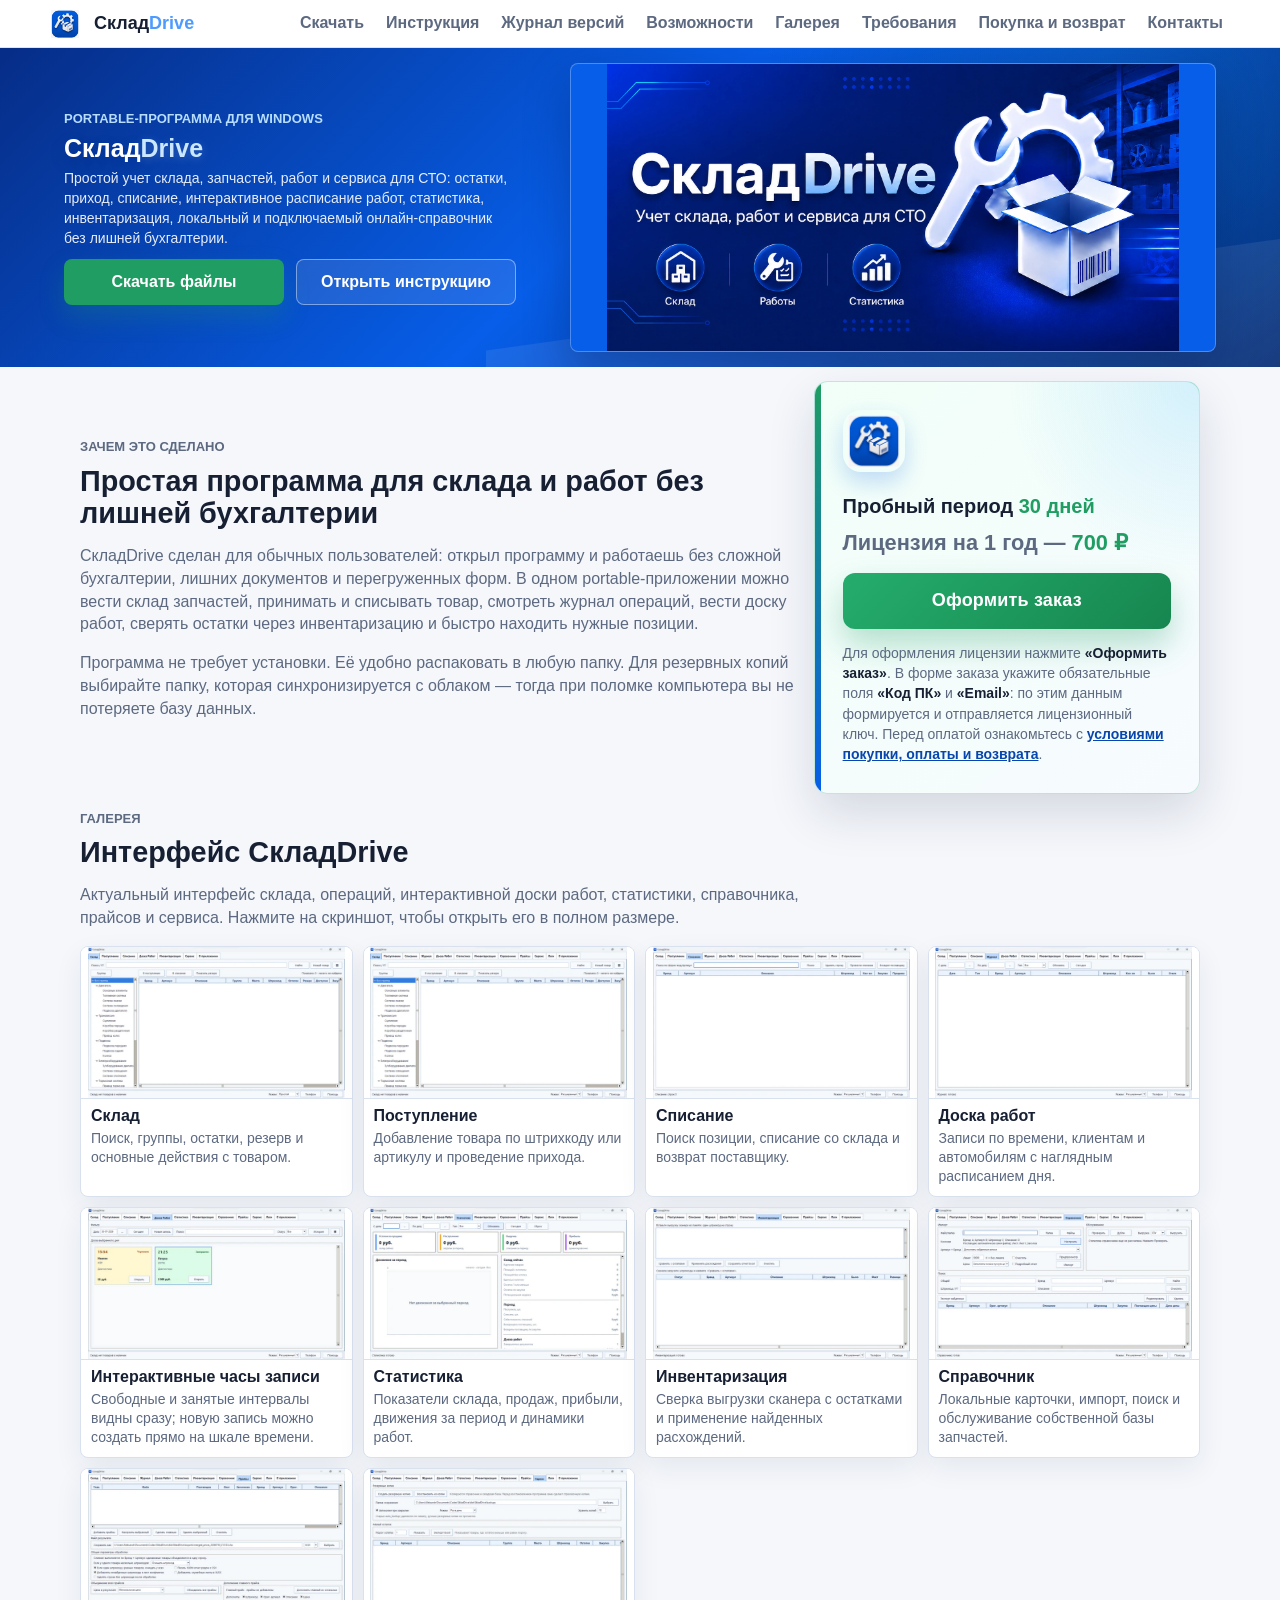
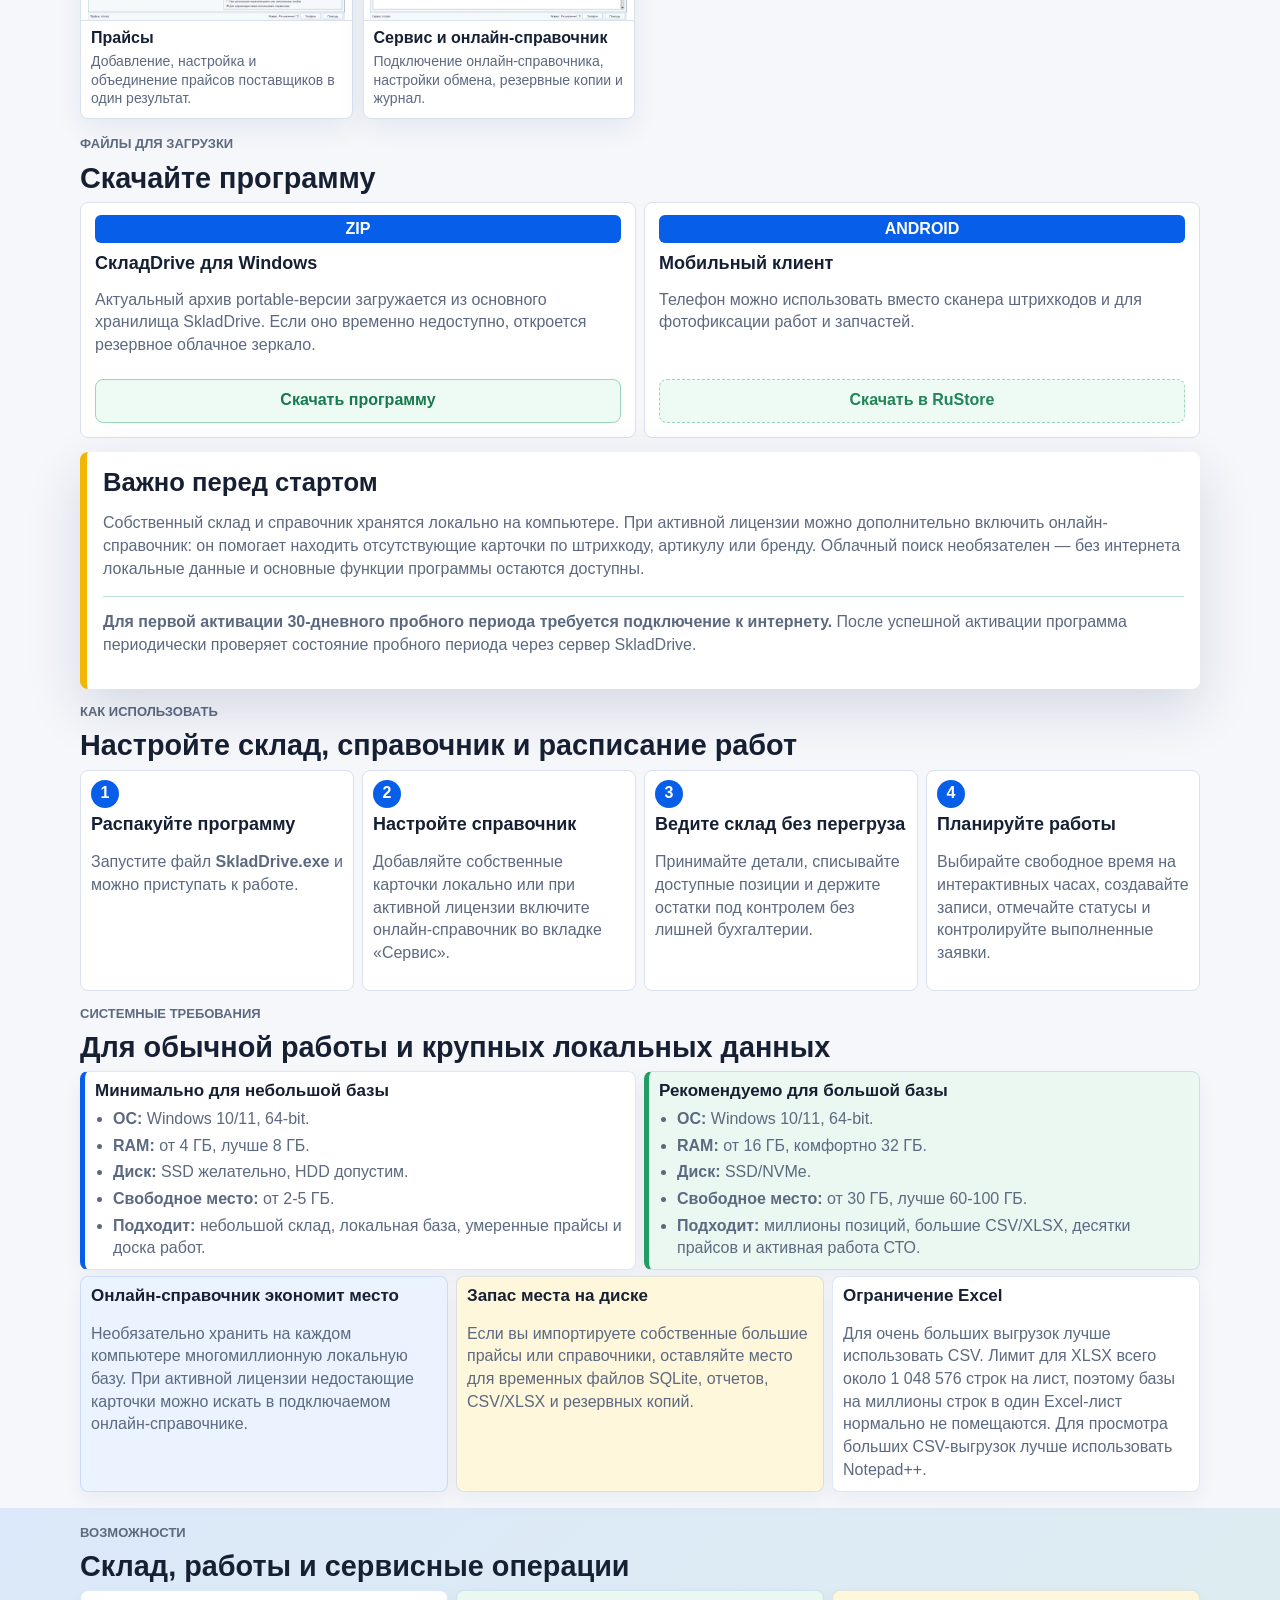
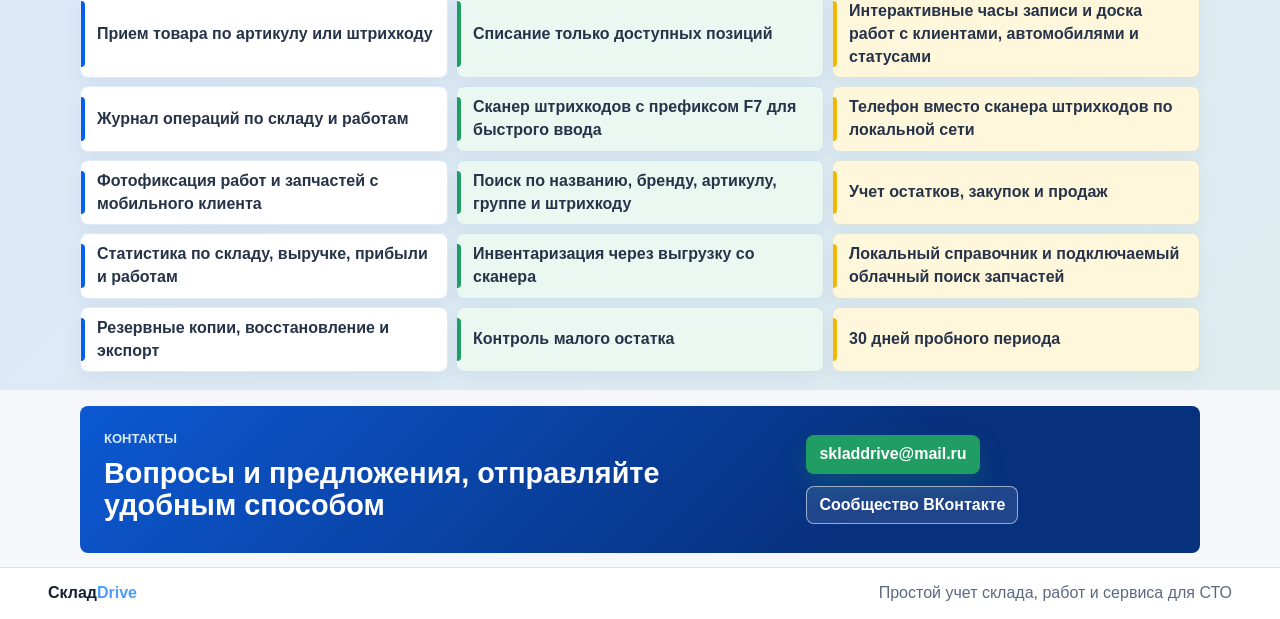
==== index.html @ a4665d41 "Add files via upload" ====
<!DOCTYPE html>

<html lang="ru">
<head>
<meta charset="utf-8"/>
<meta content="width=device-width, initial-scale=1" name="viewport"/>
<title>СкладDrive / Склад Drive — простой учет склада, работ и сервиса для СТО</title>
<meta content="СкладDrive (Склад Drive) — portable-программа для Windows: склад, запчасти, интерактивная доска работ и подключаемый онлайн-справочник для СТО." name="description"/>
<meta content="СкладDrive, Склад Drive, SkladDrive, Sklad Drive, учет склада, учет запчастей, программа для СТО, онлайн справочник запчастей, интерактивная доска работ СТО" name="keywords"/>
<link href="https://skladdrive.github.io/" rel="canonical"/>
<link href="assets/icon.png" rel="icon"/>
<link href="styles.css" rel="stylesheet"/>
<meta content="#075ee8" name="theme-color"/><meta content="website" property="og:type"/><meta content="СкладDrive / Склад Drive — простой учет склада, работ и сервиса для СТО" property="og:title"/><meta content="Portable-программа для Windows: склад, интерактивное расписание работ и подключаемый онлайн-справочник запчастей для СТО." property="og:description"/><meta content="https://skladdrive.github.io/assets/hero.webp" property="og:image"/><meta content="summary_large_image" name="twitter:card"/>
<script type="application/ld+json">
{
  "@context": "https://schema.org",
  "@type": "SoftwareApplication",
  "name": "СкладDrive",
  "alternateName": ["Склад Drive", "SkladDrive", "Sklad Drive"],
  "applicationCategory": "BusinessApplication",
  "operatingSystem": "Windows 10/11 64-bit",
  "url": "https://skladdrive.github.io/",
  "image": "https://skladdrive.github.io/assets/hero.webp",
  "description": "Portable-программа для СТО: склад, запчасти, интерактивная доска работ, подключаемый онлайн-справочник, статистика и резервные копии.",
  "offers": {
    "@type": "Offer",
    "price": "700",
    "priceCurrency": "RUB"
  }
}
</script>
</head>
<body>
<header class="site-header">
<a aria-label="СкладDrive" class="brand" href="#top">
<img alt="" height="44" src="assets/icon.png" width="44"/>
<span class="wordmark"><span>Склад</span><span class="drive">Drive</span></span>
</a>
<button class="menu-toggle" type="button" aria-controls="site-nav" aria-expanded="false">
<span class="menu-toggle-icon" aria-hidden="true"></span>
<span class="menu-toggle-text">Меню</span>
</button>
<nav aria-label="Навигация" class="nav" id="site-nav">
<a href="#downloads">Скачать</a>
<a href="instruction.html">Инструкция</a>
<a href="changelog.html">Журнал версий</a>
<a href="#features">Возможности</a>
<a href="#gallery">Галерея</a>
<a href="#requirements">Требования</a>
<a href="payment-info.html">Покупка и возврат</a>
<a href="#contacts">Контакты</a>
</nav>
</header>
<main id="top">
<section aria-labelledby="hero-title" class="hero">
<div class="hero-content">
<p class="eyebrow">Portable-программа для Windows</p>
<h1 class="wordmark hero-wordmark" id="hero-title"><span>Склад</span><span class="drive">Drive</span></h1>
<p class="lead">
            Простой учет склада, запчастей, работ и сервиса для СТО: остатки,
            приход, списание, интерактивное расписание работ, статистика, инвентаризация,
            локальный и подключаемый онлайн-справочник
            без лишней бухгалтерии.
          </p>
<div class="hero-actions">
<a class="button button-primary" href="#downloads">Скачать файлы</a>
<a class="button button-secondary" href="instruction.html">Открыть инструкцию</a>
</div>
</div>
<div class="hero-media">
<img alt="СкладDrive — интерактивная доска работ и часы записи для СТО" class="hero-bg" decoding="async" fetchpriority="high" height="1042" src="assets/hero.webp" width="1774"/>
</div>
</section>
<section aria-labelledby="about-title" class="section intro">
<div class="section-text">
<p class="eyebrow">Зачем это сделано</p>
<h2 id="about-title">Простая программа для склада и работ без лишней бухгалтерии</h2>
<p>
            СкладDrive сделан для обычных пользователей: открыл программу и работаешь без сложной
            бухгалтерии, лишних документов и перегруженных форм. В одном portable-приложении можно
            вести склад запчастей, принимать и списывать товар, смотреть журнал операций, вести доску
            работ, сверять остатки через инвентаризацию и быстро находить нужные позиции.
          </p>
<p>
            Программа не требует установки. Её удобно распаковать в любую папку. Для резервных копий выбирайте папку, которая синхронизируется с облаком — тогда при поломке компьютера вы не потеряете базу данных.
          </p>
</div>
<div class="quick-card order-card">
<img alt="" height="96" src="assets/icon.png" width="96"/>
<h3>Пробный период <span>30 дней</span></h3>
<p class="license-price">Лицензия на 1 год — <strong>700 ₽</strong></p>
<a class="button order-button" href="payment-info.html#order-form">Оформить заказ</a>
<p class="order-note">Для оформления лицензии нажмите <strong>«Оформить заказ»</strong>. В форме заказа укажите обязательные поля <strong>«Код ПК»</strong> и <strong>«Email»</strong>: по этим данным формируется и отправляется лицензионный ключ. Перед оплатой ознакомьтесь с <a href="payment-info.html">условиями покупки, оплаты и возврата</a>.</p>
</div>
</section>
<section aria-labelledby="gallery-title" class="section gallery" id="gallery">
<div class="section-heading">
<p class="eyebrow">Галерея</p>
<h2 id="gallery-title">Интерфейс СкладDrive</h2>
<p>Актуальный интерфейс склада, операций, интерактивной доски работ, статистики, справочника, прайсов и сервиса. Нажмите на скриншот, чтобы открыть его в полном размере.</p>
</div>
<div class="screenshot-grid">
<a class="screenshot-card" href="assets/screenshots/1.webp" target="_blank" rel="noopener">
<img alt="СкладDrive: склад и остатки запчастей" decoding="async" height="188" loading="lazy" src="assets/screenshots/thumbs/1.webp" width="320"/>
<div class="screenshot-card-body">
<h3>Склад</h3>
<p>Поиск, группы, остатки, резерв и основные действия с товаром.</p>
</div>
</a>
<a class="screenshot-card" href="assets/screenshots/2.webp" target="_blank" rel="noopener">
<img alt="СкладDrive: поступление товаров" decoding="async" height="188" loading="lazy" src="assets/screenshots/thumbs/2.webp" width="320"/>
<div class="screenshot-card-body">
<h3>Поступление</h3>
<p>Добавление товара по штрихкоду или артикулу и проведение прихода.</p>
</div>
</a>
<a class="screenshot-card" href="assets/screenshots/3.webp" target="_blank" rel="noopener">
<img alt="СкладDrive: списание товаров" decoding="async" height="188" loading="lazy" src="assets/screenshots/thumbs/3.webp" width="320"/>
<div class="screenshot-card-body">
<h3>Списание</h3>
<p>Поиск позиции, списание со склада и возврат поставщику.</p>
</div>
</a>
<a class="screenshot-card" href="assets/screenshots/4.webp" target="_blank" rel="noopener">
<img alt="СкладDrive: интерактивная доска работ для СТО" decoding="async" height="188" loading="lazy" src="assets/screenshots/thumbs/4.webp" width="320"/>
<div class="screenshot-card-body">
<h3>Доска работ</h3>
<p>Записи по времени, клиентам и автомобилям с наглядным расписанием дня.</p>
</div>
</a>
<a class="screenshot-card" href="assets/screenshots/5.webp" target="_blank" rel="noopener">
<img alt="СкладDrive: интерактивные часы записи на доске работ" decoding="async" height="188" loading="lazy" src="assets/screenshots/thumbs/5.webp" width="320"/>
<div class="screenshot-card-body">
<h3>Интерактивные часы записи</h3>
<p>Свободные и занятые интервалы видны сразу; новую запись можно создать прямо на шкале времени.</p>
</div>
</a>
<a class="screenshot-card" href="assets/screenshots/6.webp" target="_blank" rel="noopener">
<img alt="СкладDrive: статистика" decoding="async" height="188" loading="lazy" src="assets/screenshots/thumbs/6.webp" width="320"/>
<div class="screenshot-card-body">
<h3>Статистика</h3>
<p>Показатели склада, продаж, прибыли, движения за период и динамики работ.</p>
</div>
</a>
<a class="screenshot-card" href="assets/screenshots/7.webp" target="_blank" rel="noopener">
<img alt="СкладDrive: инвентаризация" decoding="async" height="188" loading="lazy" src="assets/screenshots/thumbs/7.webp" width="320"/>
<div class="screenshot-card-body">
<h3>Инвентаризация</h3>
<p>Сверка выгрузки сканера с остатками и применение найденных расхождений.</p>
</div>
</a>
<a class="screenshot-card" href="assets/screenshots/8.webp" target="_blank" rel="noopener">
<img alt="СкладDrive: справочник запчастей" decoding="async" height="188" loading="lazy" src="assets/screenshots/thumbs/8.webp" width="320"/>
<div class="screenshot-card-body">
<h3>Справочник</h3>
<p>Локальные карточки, импорт, поиск и обслуживание собственной базы запчастей.</p>
</div>
</a>
<a class="screenshot-card" href="assets/screenshots/9.webp" target="_blank" rel="noopener">
<img alt="СкладDrive: прайсы поставщиков" decoding="async" height="188" loading="lazy" src="assets/screenshots/thumbs/9.webp" width="320"/>
<div class="screenshot-card-body">
<h3>Прайсы</h3>
<p>Добавление, настройка и объединение прайсов поставщиков в один результат.</p>
</div>
</a>
<a class="screenshot-card" href="assets/screenshots/10.webp" target="_blank" rel="noopener">
<img alt="СкладDrive: сервис и резервные копии" decoding="async" height="188" loading="lazy" src="assets/screenshots/thumbs/10.webp" width="320"/>
<div class="screenshot-card-body">
<h3>Сервис и онлайн-справочник</h3>
<p>Подключение онлайн-справочника, настройки обмена, резервные копии и журнал.</p>
</div>
</a>
</div>
</section>
<section aria-labelledby="downloads-title" class="section downloads" id="downloads">
<div class="section-heading">
<p class="eyebrow">Файлы для загрузки</p>
<h2 id="downloads-title">Скачайте программу</h2>
</div>
<div class="download-grid download-grid-two">
<article class="download-card">
<span class="file-type">ZIP</span>
<h3>СкладDrive для Windows</h3>
<p>Актуальный архив portable-версии загружается из основного хранилища SkladDrive. Если оно временно недоступно, откроется резервное облачное зеркало.</p>
<a class="button button-download download-action" href="https://1drv.ms/f/c/d2e946c5855b00/IgA9zbOS55xCSrL014Xw9LCrAYGyCvtyODP-VmZvXbDYbVw?e=jhdEa8" data-download-link>Скачать программу</a>
</article>
<article class="download-card">
<span class="file-type">ANDROID</span>
<h3>Мобильный клиент</h3>
<p>Телефон можно использовать вместо сканера штрихкодов и для фотофиксации работ и запчастей.</p>
<a class="button button-download download-action download-action-soon" href="https://www.rustore.ru/catalog/app/ru.skladdrive.phone" data-rustore-link rel="noopener" target="_blank" title="Карточка SkladDrive в RuStore">Скачать в RuStore</a>
</article>
</div>
</section>
<section class="notice">
<div>
<h2>Важно перед стартом</h2>
<p>
            Собственный склад и справочник хранятся локально на компьютере. При активной лицензии можно
            дополнительно включить онлайн-справочник: он помогает находить отсутствующие карточки по
            штрихкоду, артикулу или бренду. Облачный поиск необязателен — без интернета локальные данные
            и основные функции программы остаются доступны.
          </p>
<p class="trial-internet-note"><strong>Для первой активации 30-дневного пробного периода требуется подключение к интернету.</strong> После успешной активации программа периодически проверяет состояние пробного периода через сервер SkladDrive.</p>
</div>
</section>
<section aria-labelledby="steps-title" class="section steps">
<div class="section-heading">
<p class="eyebrow">Как использовать</p>
<h2 id="steps-title">Настройте склад, справочник и расписание работ</h2>
</div>
<div class="steps-list">
<article>
<span>1</span>
<h3>Распакуйте программу</h3>
<p>Запустите файл <strong>SkladDrive.exe</strong> и можно приступать к работе.</p>
</article>
<article>
<span>2</span>
<h3>Настройте справочник</h3>
<p>Добавляйте собственные карточки локально или при активной лицензии включите онлайн-справочник во вкладке «Сервис».</p>
</article>
<article>
<span>3</span>
<h3>Ведите склад без перегруза</h3>
<p>Принимайте детали, списывайте доступные позиции и держите остатки под контролем без лишней бухгалтерии.</p>
</article>
<article>
<span>4</span>
<h3>Планируйте работы</h3>
<p>Выбирайте свободное время на интерактивных часах, создавайте записи, отмечайте статусы и контролируйте выполненные заявки.</p>
</article>
</div>
</section>
<section aria-labelledby="requirements-title" class="section requirements" id="requirements">
<div class="section-heading">
<p class="eyebrow">Системные требования</p>
<h2 id="requirements-title">Для обычной работы и крупных локальных данных</h2>
</div>
<div class="requirements-grid">
<article class="requirement-card">
<h3>Минимально для небольшой базы</h3>
<ul>
<li><strong>ОС:</strong> Windows 10/11, 64-bit.</li>
<li><strong>RAM:</strong> от 4 ГБ, лучше 8 ГБ.</li>
<li><strong>Диск:</strong> SSD желательно, HDD допустим.</li>
<li><strong>Свободное место:</strong> от 2-5 ГБ.</li>
<li><strong>Подходит:</strong> небольшой склад, локальная база, умеренные прайсы и доска работ.</li>
</ul>
</article>
<article class="requirement-card requirement-card-strong">
<h3>Рекомендуемо для большой базы</h3>
<ul>
<li><strong>ОС:</strong> Windows 10/11, 64-bit.</li>
<li><strong>RAM:</strong> от 16 ГБ, комфортно 32 ГБ.</li>
<li><strong>Диск:</strong> SSD/NVMe.</li>
<li><strong>Свободное место:</strong> от 30 ГБ, лучше 60-100 ГБ.</li>
<li><strong>Подходит:</strong> миллионы позиций, большие CSV/XLSX, десятки прайсов и активная работа СТО.</li>
</ul>
</article>
</div>
<div class="requirements-notes">
<article>
<h3>Онлайн-справочник экономит место</h3>
<p>Необязательно хранить на каждом компьютере многомиллионную локальную базу. При активной лицензии недостающие карточки можно искать в подключаемом онлайн-справочнике.</p>
</article>
<article>
<h3>Запас места на диске</h3>
<p>Если вы импортируете собственные большие прайсы или справочники, оставляйте место для временных файлов SQLite, отчетов, CSV/XLSX и резервных копий.</p>
</article>
<article>
<h3>Ограничение Excel</h3>
<p>Для очень больших выгрузок лучше использовать CSV. Лимит для XLSX всего около 1 048 576 строк на лист, поэтому базы на миллионы строк в один Excel-лист нормально не помещаются. Для просмотра больших CSV-выгрузок лучше использовать Notepad++.</p>
</article>
</div>
</section>
<section aria-labelledby="features-title" class="section features" id="features">
<div class="section-heading">
<p class="eyebrow">Возможности</p>
<h2 id="features-title">Склад, работы и сервисные операции</h2>
</div>
<div class="feature-grid">
<div>Прием товара по артикулу или штрихкоду</div>
<div>Списание только доступных позиций</div>
<div>Интерактивные часы записи и доска работ с клиентами, автомобилями и статусами</div>
<div>Журнал операций по складу и работам</div>
<div>Сканер штрихкодов с префиксом F7 для быстрого ввода</div>
<div>Телефон вместо сканера штрихкодов по локальной сети</div>
<div>Фотофиксация работ и запчастей с мобильного клиента</div>
<div>Поиск по названию, бренду, артикулу, группе и штрихкоду</div>
<div>Учет остатков, закупок и продаж</div>
<div>Статистика по складу, выручке, прибыли и работам</div>
<div>Инвентаризация через выгрузку со сканера</div>
<div>Локальный справочник и подключаемый облачный поиск запчастей</div>
<div>Резервные копии, восстановление и экспорт</div>
<div>Контроль малого остатка</div>
<div>30 дней пробного периода</div>
</div>
</section>
<section aria-labelledby="contacts-title" class="section contacts" id="contacts">
<div>
<p class="eyebrow">Контакты</p>
<h2 id="contacts-title">Вопросы и предложения, отправляйте удобным способом</h2>
</div>
<div class="contact-actions">
<a class="button button-primary" href="mailto:skladdrive@mail.ru">skladdrive@mail.ru</a>
<a class="button button-secondary" href="https://vk.com/skladdrive" rel="noopener" target="_blank">Сообщество ВКонтакте</a>
</div>
</section>
</main>
<footer class="site-footer">
<span class="wordmark footer-wordmark"><span>Склад</span><span class="drive">Drive</span></span>
<span>Простой учет склада, работ и сервиса для СТО</span>
</footer>
<script defer src="menu.js"></script>
<script defer src="update.js"></script>
</body>
</html>
---- styles.css ----
:root {
  --bg: #f5f7fb;
  --panel: #ffffff;
  --ink: #172033;
  --muted: #5c6980;
  --line: #d9e1ef;
  --blue: #075ee8;
  --blue-dark: #0646ad;
  --cyan: #11a5ff;
  --green: #1f9d63;
  --yellow: #f2b705;
  --shadow: 0 20px 55px rgba(20, 36, 70, 0.14);
  --soft-blue: #eaf3ff;
  --soft-green: #eaf8f1;
  --soft-yellow: #fff7db;
}

* {
  box-sizing: border-box;
}

html {
  scroll-behavior: smooth;
}

body {
  margin: 0;
  color: var(--ink);
  background: var(--bg);
  font-family: "Segoe UI", Arial, sans-serif;
  line-height: 1.42;
}

a {
  color: inherit;
}

.site-header {
  position: sticky;
  top: 0;
  z-index: 10;
  display: flex;
  align-items: center;
  justify-content: space-between;
  gap: 24px;
  min-height: 48px;
  padding: 5px clamp(16px, 4vw, 48px);
  border-bottom: 1px solid rgba(217, 225, 239, 0.88);
  background: rgba(255, 255, 255, 0.92);
  backdrop-filter: blur(14px);
}

.brand {
  display: inline-flex;
  align-items: center;
  gap: 12px;
  color: var(--ink);
  font-size: 18px;
  font-weight: 800;
  text-decoration: none;
  white-space: nowrap;
}

.brand img {
  width: 34px;
  height: 34px;
  border-radius: 10px;
}

.wordmark {
  display: inline-flex;
  align-items: baseline;
  color: inherit;
  font-weight: 900;
  letter-spacing: 0;
}

.wordmark .drive {
  color: #b7ddff;
  font-weight: 900;
  text-shadow: 0 1px 8px rgba(183, 221, 255, 0.22);
}

.brand .wordmark .drive,
.footer-wordmark .drive {
  color: #b7ddff;
  background: none;
  -webkit-text-fill-color: currentColor;
}

.nav {
  display: flex;
  align-items: center;
  justify-content: flex-end;
  gap: 4px;
  flex-wrap: wrap;
}

.nav a {
  padding: 6px 9px;
  border-radius: 7px;
  color: var(--muted);
  font-weight: 650;
  text-decoration: none;
}

.nav a:hover,
.nav a:focus-visible {
  color: var(--blue);
  background: #eef5ff;
}

.hero {
  position: relative;
  min-height: 0;
  display: grid;
  grid-template-columns: minmax(300px, 0.68fr) minmax(360px, 0.92fr);
  gap: clamp(16px, 2.2vw, 32px);
  align-items: center;
  overflow: hidden;
  padding: clamp(10px, 1.2vw, 16px) clamp(18px, 5vw, 86px);
  background:
    radial-gradient(circle at 88% 20%, rgba(17, 165, 255, 0.22), transparent 32%),
    linear-gradient(135deg, #062d87 0%, #075ee8 48%, #04266d 100%);
}

.hero::before {
  content: "";
  position: absolute;
  inset: auto -12% -26% 38%;
  height: 52%;
  background: rgba(255, 255, 255, 0.08);
  transform: skewY(-8deg);
}

.hero-media {
  position: relative;
  z-index: 1;
  justify-self: end;
  width: 100%;
  max-width: 760px;
  border: 1px solid rgba(255, 255, 255, 0.28);
  border-radius: 8px;
  box-shadow: 0 18px 46px rgba(0, 20, 72, 0.3);
  overflow: hidden;
  background: #075ee8;
}

.hero-bg {
  display: block;
  width: 100%;
  aspect-ratio: 1920 / 1128;
  height: auto;
  object-fit: contain;
}

.hero-content {
  position: relative;
  z-index: 1;
  width: 100%;
  max-width: 460px;
  color: #ffffff;
}

.eyebrow {
  margin: 0 0 8px;
  color: var(--blue);
  font-size: 13px;
  font-weight: 800;
  letter-spacing: 0;
  text-transform: uppercase;
}

.hero .eyebrow {
  color: #b7ddff;
}

h1,
h2,
h3,
p {
  overflow-wrap: anywhere;
}

h1 {
  margin: 0 0 8px;
  font-size: clamp(25px, 1.9vw, 34px);
  line-height: 1;
}

.hero-wordmark {
  text-shadow: 0 6px 18px rgba(0, 20, 72, 0.18);
}

h2 {
  margin: 0 0 8px;
  font-size: clamp(24px, 2.25vw, 32px);
  line-height: 1.12;
}

h3 {
  margin: 0 0 6px;
  font-size: 18px;
  line-height: 1.2;
}

.lead {
  max-width: 450px;
  margin: 0 0 10px;
  color: rgba(255, 255, 255, 0.9);
  font-size: clamp(14px, 0.95vw, 16px);
}

.hero-actions,
.contact-actions {
  display: flex;
  flex-wrap: wrap;
  gap: 12px;
}

.button {
  display: inline-flex;
  align-items: center;
  justify-content: center;
  min-height: 34px;
  padding: 7px 12px;
  border: 1px solid transparent;
  border-radius: 8px;
  font-weight: 800;
  text-decoration: none;
}

.button-primary {
  color: #ffffff;
  background: var(--green);
  box-shadow: 0 12px 26px rgba(31, 157, 99, 0.24);
}

.button-primary:hover,
.button-primary:focus-visible {
  background: #177f50;
}

.button-secondary {
  color: #ffffff;
  border-color: rgba(255, 255, 255, 0.42);
  background: rgba(255, 255, 255, 0.1);
}

.button-secondary:hover,
.button-secondary:focus-visible {
  background: rgba(255, 255, 255, 0.2);
}

.notice {
  width: min(1120px, calc(100% - 36px));
  margin: 10px auto 14px;
  position: relative;
  z-index: 2;
}

.notice > div {
  padding: clamp(12px, 1.4vw, 16px);
  border-left: 7px solid var(--yellow);
  border-radius: 8px;
  background: var(--panel);
  box-shadow: var(--shadow);
}

.notice h2 {
  font-size: clamp(22px, 2vw, 28px);
}

.notice p,
.section p {
  color: var(--muted);
}

.section {
  width: min(1120px, calc(100% - 36px));
  margin: 14px auto;
}

.features {
  width: 100%;
  margin: 16px 0;
  padding: 16px max(18px, calc((100% - 1120px) / 2)) 18px;
  background:
    linear-gradient(135deg, rgba(7, 94, 232, 0.08), rgba(31, 157, 99, 0.08)),
    #eef4fb;
}

.features .section-heading,
.features .feature-grid {
  width: min(1120px, 100%);
}

.features + .news {
  margin-top: 20px;
}

.news {
  margin-bottom: 20px;
}

.news + .contacts {
  margin-top: 18px;
}

.intro,
.contacts {
  display: grid;
  grid-template-columns: minmax(0, 1.3fr) minmax(280px, 0.7fr);
  gap: 16px;
  align-items: center;
}

.quick-card {
  position: relative;
  overflow: hidden;
  padding: clamp(18px, 2.2vw, 28px);
  border: 1px solid rgba(31, 157, 99, 0.24);
  border-radius: 14px;
  background:
    radial-gradient(circle at 100% 0%, rgba(17, 165, 255, 0.14), transparent 34%),
    linear-gradient(135deg, #f1fff8 0%, #f7fbff 100%);
  box-shadow: 0 20px 48px rgba(20, 36, 70, 0.14);
}

.quick-card::before {
  content: "";
  position: absolute;
  inset: 0 auto 0 0;
  width: 6px;
  background: linear-gradient(180deg, var(--green), var(--blue));
}

.quick-card img {
  width: 62px;
  height: 62px;
  border-radius: 18px;
  margin-bottom: 16px;
  box-shadow: 0 10px 22px rgba(7, 94, 232, 0.22);
}

.quick-card h3 {
  margin-bottom: 12px;
  color: var(--ink);
  font-size: clamp(20px, 1.5vw, 28px);
  line-height: 1.15;
  white-space: nowrap;
}

.quick-card h3 span {
  color: var(--green);
  white-space: nowrap;
}

.license-price {
  margin: 0 0 18px;
  color: #5f6f8c;
  font-size: clamp(20px, 1.7vw, 30px);
  font-weight: 800;
  line-height: 1.15;
  white-space: nowrap;
}

.license-price strong {
  color: var(--green);
  font-size: 1em;
  white-space: nowrap;
}

.order-button {
  width: 100%;
  min-height: 56px;
  padding: 14px 18px;
  border: 0;
  border-radius: 12px;
  color: #ffffff;
  background: linear-gradient(135deg, #25ad6d, #16864f);
  box-shadow: 0 16px 32px rgba(31, 157, 99, 0.3);
  font-size: clamp(18px, 1.35vw, 22px);
  letter-spacing: 0.01em;
}

.order-button:hover,
.order-button:focus-visible {
  background: linear-gradient(135deg, #1d985e, #126f43);
  transform: translateY(-1px);
}

.order-note {
  margin: 14px 0 0;
  color: var(--muted);
  font-size: clamp(14px, 1vw, 16px);
  line-height: 1.45;
}

.order-note strong {
  color: var(--ink);
}

.section-heading {
  max-width: 760px;
  margin-bottom: 6px;
}

.download-grid,
.feature-grid,
.news-list,
.requirements-grid,
.requirements-notes,
.steps-list {
  display: grid;
  gap: 8px;
}

.download-grid {
  grid-template-columns: repeat(3, minmax(0, 1fr));
}

.download-grid-two {
  grid-template-columns: repeat(2, minmax(0, 1fr));
  max-width: 1120px;
  margin-inline: auto;
}

.download-card,
.steps-list article,
.news-list article {
  padding: 9px 10px;
  border: 1px solid var(--line);
  border-radius: 8px;
  background: var(--panel);
}

.file-type {
  display: inline-flex;
  align-items: center;
  justify-content: center;
  min-width: 54px;
  height: 28px;
  margin-bottom: 6px;
  border-radius: 6px;
  color: #ffffff;
  background: var(--blue);
  font-weight: 900;
}

.button-download {
  width: 100%;
  margin-top: 6px;
  color: var(--blue-dark);
  border-color: #b9cef3;
  background: #eef5ff;
}

.button-download:hover,
.button-download:focus-visible {
  border-color: var(--blue);
  background: #dcecff;
}

.download-action {
  color: #167a4d;
  border-color: #9bd6b8;
  background: #eefaf4;
}

.download-action:hover,
.download-action:focus-visible {
  color: #0e613b;
  border-color: var(--green);
  background: #dff5e9;
}

.download-action-soon {
  color: #218457;
  border-style: dashed;
}

.trial-internet-note {
  margin-top: 14px !important;
  padding-top: 14px;
  border-top: 1px solid rgba(31, 157, 99, 0.3);
  color: #11623e;
}

.steps-list {
  grid-template-columns: repeat(4, minmax(0, 1fr));
}

.requirements {
  margin-top: 14px;
  margin-bottom: 14px;
}

.requirements-grid {
  grid-template-columns: repeat(2, minmax(0, 1fr));
}

.requirement-card,
.requirements-notes article {
  padding: 9px 10px;
  border: 1px solid rgba(7, 94, 232, 0.14);
  border-radius: 8px;
  background: #ffffff;
  box-shadow: 0 8px 20px rgba(20, 36, 70, 0.05);
}

.requirement-card {
  border-left: 5px solid var(--blue);
}

.requirement-card-strong {
  border-left-color: var(--green);
  background: var(--soft-green);
}

.requirement-card h3,
.requirements-notes h3 {
  font-size: 17px;
}

.requirement-card ul {
  margin: 0;
  padding-left: 18px;
  color: var(--muted);
}

.requirement-card li + li {
  margin-top: 4px;
}

.requirements-notes {
  grid-template-columns: repeat(3, minmax(0, 1fr));
  margin-top: 6px;
}

.requirements-notes article:nth-child(1) {
  background: var(--soft-blue);
}

.requirements-notes article:nth-child(2) {
  background: var(--soft-yellow);
}

.requirements-notes article:nth-child(3) {
  background: #ffffff;
}

.requirements-notes p {
  margin-bottom: 0;
}

.steps-list span {
  display: inline-flex;
  align-items: center;
  justify-content: center;
  width: 28px;
  height: 28px;
  margin-bottom: 6px;
  border-radius: 50%;
  color: #ffffff;
  background: var(--blue);
  font-weight: 900;
}

.feature-grid {
  grid-template-columns: repeat(3, minmax(0, 1fr));
}

.feature-grid div {
  position: relative;
  min-height: 44px;
  display: flex;
  align-items: center;
  padding: 9px 12px 9px 16px;
  border: 1px solid rgba(7, 94, 232, 0.13);
  border-radius: 8px;
  background: var(--panel);
  color: #263349;
  font-weight: 700;
  box-shadow: 0 8px 20px rgba(20, 36, 70, 0.05);
}

.feature-grid div::before {
  content: "";
  position: absolute;
  inset: 10px auto 10px 0;
  width: 4px;
  border-radius: 0 4px 4px 0;
  background: var(--blue);
}

.feature-grid div:nth-child(3n + 2) {
  background: var(--soft-green);
}

.feature-grid div:nth-child(3n + 2)::before {
  background: var(--green);
}

.feature-grid div:nth-child(3n) {
  background: var(--soft-yellow);
}

.feature-grid div:nth-child(3n)::before {
  background: var(--yellow);
}

.news-list {
  grid-template-columns: repeat(3, minmax(0, 1fr));
}

.news-list time {
  display: inline-block;
  margin-bottom: 12px;
  color: var(--blue);
  font-weight: 900;
}

.contacts {
  padding: clamp(16px, 2.2vw, 24px);
  border-radius: 8px;
  color: #ffffff;
  background: linear-gradient(135deg, #0c59d3, #07307d 70%);
}

.contacts .eyebrow,
.contacts p {
  color: #d7e9ff;
}

.contacts .button-secondary {
  border-color: rgba(255, 255, 255, 0.55);
}

.site-footer {
  display: flex;
  justify-content: space-between;
  gap: 12px;
  flex-wrap: wrap;
  padding: 14px clamp(18px, 4vw, 48px);
  color: var(--muted);
  border-top: 1px solid var(--line);
  background: #ffffff;
}

.site-footer span:first-child {
  color: var(--ink);
  font-weight: 900;
}

@media (max-width: 900px) {
  .site-header {
    align-items: flex-start;
    flex-direction: column;
  }

  .nav {
    justify-content: flex-start;
  }

  .hero {
    min-height: auto;
    grid-template-columns: 1fr;
    padding-top: 12px;
    padding-bottom: 18px;
  }

  .hero-media {
    justify-self: stretch;
    order: -1;
  }

  .hero-content {
    max-width: 620px;
  }

  .intro,
  .contacts,
  .download-grid,
  .requirements-grid,
  .requirements-notes,
  .steps-list,
  .feature-grid,
  .news-list {
    grid-template-columns: 1fr;
  }

  .gallery-stage {
    min-height: 220px;
  }
}

@media (max-width: 560px) {
  .site-header {
    position: static;
  }

  .nav a {
    padding: 8px 9px;
    font-size: 14px;
  }

  .hero {
    padding-top: 10px;
    padding-bottom: 16px;
  }

  .hero-media {
    width: calc(100% + 18px);
    margin-left: -9px;
  }

  h1 {
    font-size: 28px;
  }

  .button {
    width: 100%;
  }

  .gallery-stage {
    min-height: 180px;
    padding: 6px;
  }

  .gallery-arrow {
    width: 38px;
    height: 48px;
    font-size: 32px;
  }

  .gallery-prev {
    left: 12px;
  }

  .gallery-next {
    right: 12px;
  }

  .gallery-info {
    align-items: flex-start;
    flex-direction: column;
    gap: 6px;
  }

  .notice {
    margin-top: 14px;
  }
}


.text-link {
  display: inline-block;
  margin-top: 6px;
  color: var(--blue);
  font-weight: 800;
  text-decoration: none;
}

.text-link:hover,
.text-link:focus-visible {
  text-decoration: underline;
}

.doc-hero {
  width: min(1120px, calc(100% - 36px));
  margin: 22px auto 0;
  padding: clamp(18px, 3vw, 34px);
  border-radius: 10px;
  color: #ffffff;
  background: linear-gradient(135deg, #062d87 0%, #075ee8 52%, #04266d 100%);
  box-shadow: var(--shadow);
}

.doc-hero .eyebrow,
.doc-hero p {
  color: #d7e9ff;
}

.doc-hero h1 {
  margin-bottom: 10px;
  font-size: clamp(30px, 4vw, 48px);
}

.markdown-page {
  width: min(920px, calc(100% - 36px));
  margin: 18px auto 28px;
  padding: clamp(18px, 3vw, 34px);
  border: 1px solid var(--line);
  border-radius: 10px;
  background: #ffffff;
  box-shadow: 0 12px 34px rgba(20, 36, 70, 0.08);
}

.markdown-page h1 {
  margin-top: 24px;
  margin-bottom: 12px;
  padding-bottom: 8px;
  border-bottom: 1px solid var(--line);
  font-size: clamp(25px, 3vw, 36px);
}

.markdown-page h1:first-child {
  margin-top: 0;
}

.markdown-page h2 {
  margin-top: 22px;
  font-size: clamp(21px, 2.3vw, 28px);
}

.markdown-page p,
.markdown-page li {
  color: var(--muted);
  font-size: 16px;
}

.markdown-page ul,
.markdown-page ol {
  padding-left: 24px;
}

.markdown-page li + li {
  margin-top: 6px;
}

.markdown-page blockquote {
  margin: 16px 0;
  padding: 12px 14px;
  border-left: 5px solid var(--yellow);
  border-radius: 8px;
  background: var(--soft-yellow);
  color: #5a4a15;
}

.markdown-page table {
  width: 100%;
  margin: 14px 0;
  border-collapse: collapse;
  overflow: hidden;
  border: 1px solid var(--line);
  border-radius: 8px;
}

.markdown-page th,
.markdown-page td {
  padding: 9px 10px;
  border: 1px solid var(--line);
  text-align: left;
}

.markdown-page th {
  color: var(--ink);
  background: #eef5ff;
}

.markdown-page code {
  padding: 2px 5px;
  border-radius: 5px;
  background: #eef4fb;
  color: var(--blue-dark);
  font-family: Consolas, "Courier New", monospace;
}


/* Compact instruction page */
.doc-hero {
  width: min(1120px, calc(100% - 36px));
  margin: 18px auto 14px;
  padding: 22px 34px;
  border-radius: 10px;
  color: #ffffff;
  background: linear-gradient(135deg, #062d87 0%, #075ee8 52%, #04266d 100%);
}
.doc-hero h1 {
  margin-bottom: 8px;
  font-size: clamp(34px, 4vw, 56px);
}
.doc-hero p {
  margin: 0 0 12px;
  color: rgba(255, 255, 255, 0.9);
}
.markdown-page {
  width: min(920px, calc(100% - 36px));
  margin: 14px auto 22px;
  padding: 28px 34px;
  border-radius: 10px;
  background: #ffffff;
  box-shadow: 0 14px 40px rgba(20, 36, 70, 0.08);
}
.markdown-page h1 {
  margin: 18px 0 10px;
  padding-bottom: 8px;
  border-bottom: 1px solid var(--line);
  font-size: clamp(30px, 3vw, 44px);
}
.markdown-page h1:first-child {
  margin-top: 0;
}
.markdown-page h2 {
  margin: 16px 0 8px;
  font-size: clamp(24px, 2.4vw, 32px);
}
.markdown-page p,
.markdown-page li {
  color: var(--muted);
  font-size: 16px;
}
.markdown-page p {
  margin: 8px 0;
}
.markdown-page ul,
.markdown-page ol {
  margin: 8px 0 12px;
  padding-left: 24px;
}
.markdown-page li + li {
  margin-top: 4px;
}
.markdown-page blockquote {
  margin: 12px 0;
  padding: 10px 14px;
  border-left: 5px solid var(--yellow);
  border-radius: 8px;
  background: var(--soft-yellow);
  color: #4a3b06;
}
.markdown-page table {
  width: 100%;
  margin: 10px 0 14px;
  border-collapse: collapse;
}
.markdown-page th,
.markdown-page td {
  padding: 8px 10px;
  border: 1px solid var(--line);
  text-align: left;
}
.text-link { display: none; }

@media (max-width: 760px) {
  .doc-hero { padding: 18px 20px; }
  .markdown-page { padding: 22px 18px; }
}


/* Final visual fixes */
:root {
  --drive-header: #4D9BFF;
  --drive-on-blue: #CBE7FF;
}

.wordmark .drive {
  color: var(--drive-header);
  background: none !important;
  -webkit-text-fill-color: currentColor !important;
  font-weight: 900;
  text-shadow: none;
}

.brand .wordmark .drive,
.footer-wordmark .drive {
  color: var(--drive-header) !important;
  background: none !important;
  -webkit-text-fill-color: currentColor !important;
  text-shadow: none !important;
}

.hero-wordmark .drive,
.doc-hero .drive {
  color: var(--drive-on-blue) !important;
  -webkit-text-fill-color: currentColor !important;
  text-shadow: 0 2px 10px rgba(203, 231, 255, 0.22);
}

.hero-actions .button {
  min-width: 220px;
  min-height: 46px;
  padding: 10px 18px;
}

.doc-hero .hero-actions .button {
  width: 220px;
}

.download-card {
  padding: 16px;
}

.download-card .button-download {
  width: 100%;
  min-height: 44px;
}

.doc-hero {
  padding: 22px 32px !important;
}

.doc-hero p {
  max-width: 880px;
}


/* Download cards polish */
.download-grid {
  align-items: stretch;
}

.download-card {
  display: flex;
  flex-direction: column;
  padding: 12px 14px 14px !important;
  min-height: 260px;
}

.download-card .file-type {
  margin-bottom: 10px;
}

.download-card h3 {
  margin: 0 0 14px;
}

.download-card p {
  min-height: 82px;
  margin: 0 0 18px;
}

.download-card .button-download {
  margin-top: auto !important;
  min-height: 44px;
}

.file-type {
  min-width: 70px;
}

.changelog-page .version-block {
  margin: 18px 0;
  padding: 18px 20px;
  border: 1px solid var(--line);
  border-radius: 12px;
  background: #f8fbff;
}

.changelog-page .version-block h2 {
  margin-top: 0;
}

.changelog-page .version-block ul {
  margin-bottom: 0;
}


/* Polished release fixes */
img { max-width: 100%; }
.nav a[aria-current="page"] { color: var(--blue); background: #eef5ff; }
.hero-bg { aspect-ratio: 1881 / 836; }
.download-card { min-height: 232px !important; }
.download-card p { min-height: 72px !important; }
.markdown-page a { color: var(--blue); font-weight: 700; }
.markdown-page a:hover, .markdown-page a:focus-visible { text-decoration-thickness: 2px; }
@media (prefers-reduced-motion: reduce) {
  html { scroll-behavior: auto; }
  *, *::before, *::after { animation-duration: .001ms !important; animation-iteration-count: 1 !important; transition-duration: .001ms !important; }
}


/* Screenshot gallery grid */
.gallery {
  margin-top: 16px !important;
  margin-bottom: 16px !important;
}

.screenshot-grid {
  display: grid;
  grid-template-columns: repeat(4, minmax(0, 1fr));
  gap: 10px;
}

.screenshot-card {
  display: flex;
  flex-direction: column;
  overflow: hidden;
  min-height: 100%;
  border: 1px solid var(--line);
  border-radius: 8px;
  color: var(--ink);
  background: #ffffff;
  text-decoration: none;
  box-shadow: 0 10px 28px rgba(20, 36, 70, 0.07);
  transition: transform .15s ease, border-color .15s ease, box-shadow .15s ease;
}

.screenshot-card:hover,
.screenshot-card:focus-visible {
  transform: translateY(-2px);
  border-color: #9fc1f8;
  box-shadow: 0 14px 34px rgba(20, 36, 70, 0.12);
}

.screenshot-card img {
  display: block;
  width: 100%;
  height: auto;
  aspect-ratio: 16 / 9;
  object-fit: contain;
  background: #ffffff;
  border-bottom: 1px solid var(--line);
}

.screenshot-card-body {
  padding: 8px 10px 10px;
}

.screenshot-card h3 {
  margin: 0 0 4px;
  font-size: 16px;
  line-height: 1.15;
}

.screenshot-card p {
  margin: 0;
  color: var(--muted);
  font-size: 14px;
  line-height: 1.35;
}

@media (max-width: 980px) {
  .screenshot-grid {
    grid-template-columns: repeat(2, minmax(0, 1fr));
  }
}

@media (max-width: 560px) {
  .screenshot-grid {
    grid-template-columns: 1fr;
  }
}

/* Mobile navigation */
.menu-toggle {
  display: none;
  align-items: center;
  justify-content: center;
  gap: 8px;
  min-height: 38px;
  padding: 8px 12px;
  border: 1px solid #cfe0fb;
  border-radius: 8px;
  color: var(--blue-dark);
  background: #eef5ff;
  font: inherit;
  font-size: 15px;
  font-weight: 800;
  cursor: pointer;
}

.menu-toggle:hover,
.menu-toggle:focus-visible {
  border-color: #9fc1f8;
  background: #dcecff;
}

.menu-toggle-icon {
  position: relative;
  width: 18px;
  height: 2px;
  border-radius: 999px;
  background: currentColor;
}

.menu-toggle-icon::before,
.menu-toggle-icon::after {
  content: "";
  position: absolute;
  left: 0;
  width: 18px;
  height: 2px;
  border-radius: 999px;
  background: currentColor;
}

.menu-toggle-icon::before {
  top: -6px;
}

.menu-toggle-icon::after {
  top: 6px;
}

.menu-toggle[aria-expanded="true"] .menu-toggle-icon {
  background: transparent;
}

.menu-toggle[aria-expanded="true"] .menu-toggle-icon::before {
  top: 0;
  transform: rotate(45deg);
}

.menu-toggle[aria-expanded="true"] .menu-toggle-icon::after {
  top: 0;
  transform: rotate(-45deg);
}

@media (max-width: 900px) {
  .site-header {
    position: sticky;
    top: 0;
    flex-direction: row;
    align-items: center;
    min-height: 54px;
    padding: 7px 14px;
  }

  .brand {
    flex: 1 1 auto;
  }

  .menu-toggle {
    display: inline-flex;
    flex: 0 0 auto;
  }

  .nav {
    position: absolute;
    top: 100%;
    left: 0;
    right: 0;
    display: none;
    flex-direction: column;
    align-items: stretch;
    justify-content: flex-start;
    gap: 4px;
    padding: 8px 14px 12px;
    border-bottom: 1px solid rgba(217, 225, 239, 0.96);
    background: rgba(255, 255, 255, 0.98);
    box-shadow: 0 18px 32px rgba(20, 36, 70, 0.14);
    backdrop-filter: blur(14px);
  }

  .nav.is-open {
    display: flex;
  }

  .nav a {
    width: 100%;
    padding: 11px 12px;
    border-radius: 8px;
    font-size: 16px;
  }

  .site-header.menu-open {
    border-bottom-color: transparent;
  }

  .hero {
    grid-template-columns: 1fr;
  }

  .hero-media {
    order: -1;
  }
}

@media (max-width: 560px) {
  .site-header {
    position: sticky;
  }

  .quick-card h3,
  .license-price {
    white-space: normal;
  }

  .brand {
    gap: 9px;
    font-size: 17px;
  }

  .brand img {
    width: 32px;
    height: 32px;
  }

  .menu-toggle-text {
    display: none;
  }

  .menu-toggle {
    width: 42px;
    padding: 8px;
  }

  .hero-actions .button,
  .doc-hero .hero-actions .button {
    width: 100%;
    min-width: 0;
  }
}


.brand-note {
  padding: 10px 12px;
  border: 1px solid var(--line);
  border-radius: 8px;
  background: #f8fbff;
}


/* Payment and legal information page */
.site-footer a {
  color: var(--blue);
  font-weight: 800;
  text-decoration: none;
}

.site-footer a:hover,
.site-footer a:focus-visible {
  text-decoration: underline;
}

.legal-page {
  width: min(980px, calc(100% - 36px));
}

.legal-page table td:last-child {
  white-space: nowrap;
}

.todo-text {
  display: inline-block;
  padding: 2px 7px;
  border-radius: 6px;
  color: #6a4500;
  background: var(--soft-yellow);
  font-weight: 800;
}

.legal-cta {
  margin-top: 12px;
}

.markdown-page a.legal-cta {
  color: #ffffff;
}

.order-note a {
  color: var(--blue-dark);
  font-weight: 800;
}


/* Payment info page: smaller headings */
.payment-info-page .doc-hero h1 {
  font-size: clamp(24px, 3vw, 36px);
}

.payment-info-page .legal-page h1 {
  font-size: clamp(21px, 2.2vw, 30px);
  line-height: 1.12;
}

.payment-info-page .legal-page h2 {
  font-size: clamp(18px, 1.8vw, 24px);
  line-height: 1.16;
}

/* Order form */
.checkout-card {
  scroll-margin-top: 84px;
  margin: 26px 0 30px;
  padding: clamp(20px, 3vw, 32px);
  border: 1px solid rgba(7, 94, 232, 0.2);
  border-radius: 16px;
  background: linear-gradient(145deg, #f7fbff 0%, #ffffff 70%);
  box-shadow: 0 16px 42px rgba(16, 43, 90, 0.1);
}

.payment-info-page .legal-page .checkout-card h2 {
  margin: 5px 0 8px;
  color: var(--ink);
  font-size: clamp(22px, 2.5vw, 30px);
}

.checkout-price {
  margin: 0 0 22px;
  font-size: 20px;
}

.checkout-price strong {
  color: var(--blue-dark);
  font-size: 26px;
}

.checkout-form {
  display: grid;
  gap: 18px;
}

.form-field {
  display: grid;
  gap: 7px;
}

.form-field label {
  color: var(--ink);
  font-weight: 800;
}

.form-field input {
  width: 100%;
  min-height: 50px;
  padding: 11px 14px;
  border: 1px solid #b9c7dc;
  border-radius: 9px;
  background: #ffffff;
  color: var(--ink);
  font: inherit;
  transition: border-color 0.18s ease, box-shadow 0.18s ease;
}

.form-field input:focus {
  border-color: var(--blue);
  outline: none;
  box-shadow: 0 0 0 4px rgba(7, 94, 232, 0.12);
}

.form-field small {
  color: var(--muted);
  font-size: 14px;
  line-height: 1.45;
}

.consent-field {
  display: grid;
  grid-template-columns: auto 1fr;
  gap: 10px;
  align-items: start;
  padding: 14px;
  border-radius: 9px;
  background: #eef5ff;
  color: var(--ink);
  line-height: 1.55;
}

.consent-field input {
  width: 18px;
  height: 18px;
  margin: 4px 0 0;
  accent-color: var(--blue);
}

.checkout-submit {
  min-height: 52px;
  border: 0;
  cursor: pointer;
  font: inherit;
  font-weight: 900;
}

.checkout-security {
  margin: -2px 0 0;
  color: var(--muted);
  font-size: 14px;
  line-height: 1.5;
  text-align: center;
}

/* Payment result pages */
.payment-result-page main {
  min-height: calc(100vh - 158px);
  display: grid;
  place-items: center;
  padding: 56px 18px;
}

.payment-result-card {
  width: min(680px, 100%);
  padding: clamp(26px, 5vw, 48px);
  border: 1px solid var(--line);
  border-radius: 18px;
  background: #ffffff;
  box-shadow: 0 18px 50px rgba(16, 43, 90, 0.12);
  text-align: center;
}

.payment-result-icon {
  display: grid;
  width: 64px;
  height: 64px;
  margin: 0 auto 18px;
  place-items: center;
  border-radius: 50%;
  background: #eaf7ee;
  color: #16813d;
  font-size: 34px;
  font-weight: 900;
}

.payment-result-card.is-failed .payment-result-icon {
  background: #fff1ec;
  color: #c64120;
}

.payment-result-card h1 {
  margin: 0 0 14px;
  font-size: clamp(27px, 4vw, 42px);
}

.payment-result-card p {
  color: var(--muted);
  line-height: 1.65;
}

.payment-result-actions {
  display: flex;
  flex-wrap: wrap;
  justify-content: center;
  gap: 12px;
  margin-top: 24px;
}

.payment-result-actions .button-secondary {
  color: var(--blue-dark);
  border-color: var(--line);
  background: #ffffff;
}

.payment-result-actions .button-secondary:hover,
.payment-result-actions .button-secondary:focus-visible {
  background: #eef5ff;
}

.license-status {
  margin: 22px 0;
  font-weight: 700;
}

.license-result {
  margin-top: 24px;
  padding: 20px;
  border: 1px solid #cbd9ec;
  border-radius: 14px;
  background: #f7faff;
  text-align: left;
}

.license-details {
  display: grid;
  grid-template-columns: repeat(2, minmax(0, 1fr));
  gap: 12px;
  margin: 0 0 20px;
}

.license-details div {
  padding: 12px;
  border-radius: 10px;
  background: #ffffff;
}

.license-details dt {
  color: var(--muted);
  font-size: 13px;
}

.license-details dd {
  margin: 4px 0 0;
  color: var(--ink);
  font-weight: 800;
}

.license-key {
  display: block;
  width: 100%;
  margin: 9px 0 10px;
  padding: 14px;
  resize: vertical;
  border: 1px solid #b9c7dc;
  border-radius: 10px;
  background: #ffffff;
  color: var(--ink);
  font: 13px/1.55 Consolas, "Courier New", monospace;
  overflow-wrap: anywhere;
}

.payment-result-card .license-hint {
  margin: 0 0 16px;
  font-size: 14px;
}

.license-result .button {
  display: block;
  margin: 0 auto;
  border: 0;
  cursor: pointer;
  font: inherit;
  font-weight: 900;
}

.license-error {
  margin-top: 22px;
  padding: 16px;
  border: 1px solid #f0c8b8;
  border-radius: 12px;
  background: #fff6f2;
}

.license-error p {
  margin: 4px 0;
}

.button-disabled {
  cursor: not-allowed;
  opacity: 0.62;
  filter: grayscale(0.35);
  user-select: none;
}

@media (max-width: 560px) {
  .checkout-card {
    padding: 18px;
  }

  .license-details {
    grid-template-columns: 1fr;
  }

  .license-result {
    padding: 14px;
  }

  .payment-result-actions .button {
    width: 100%;
  }
}
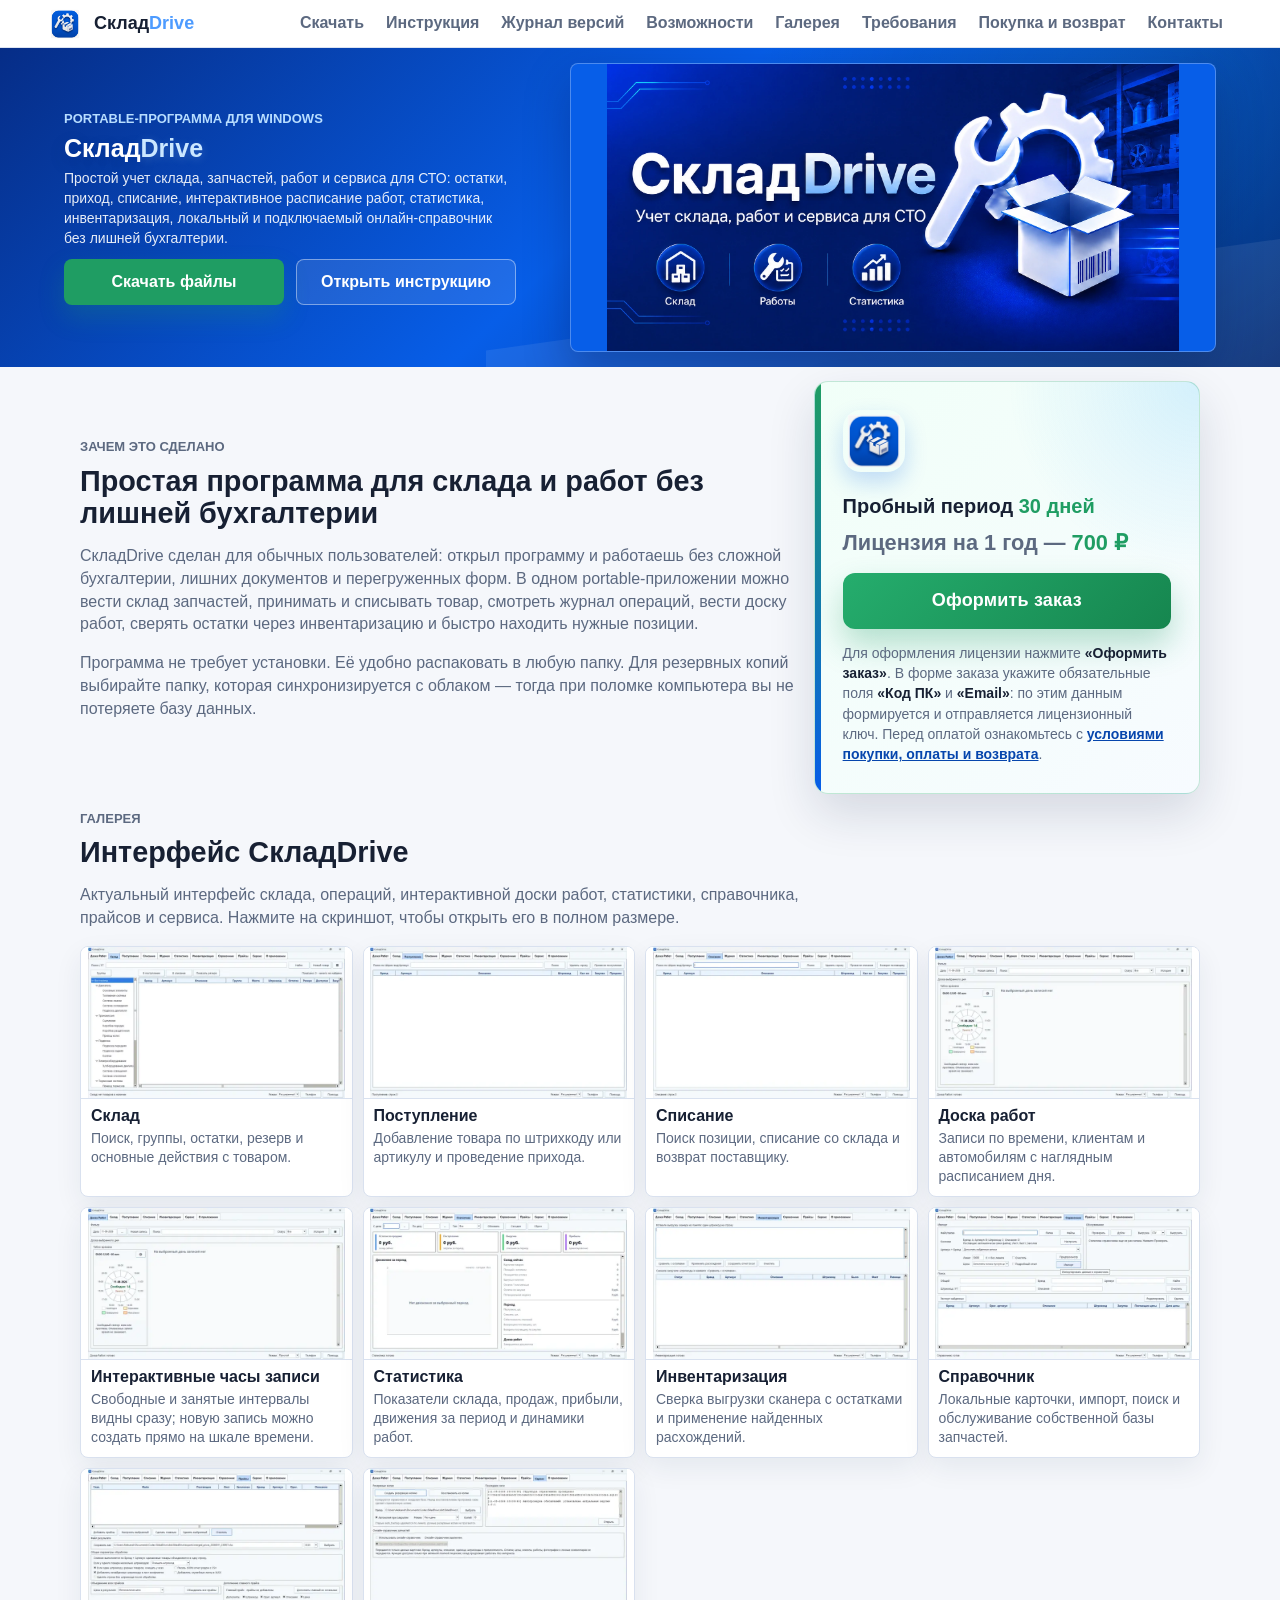
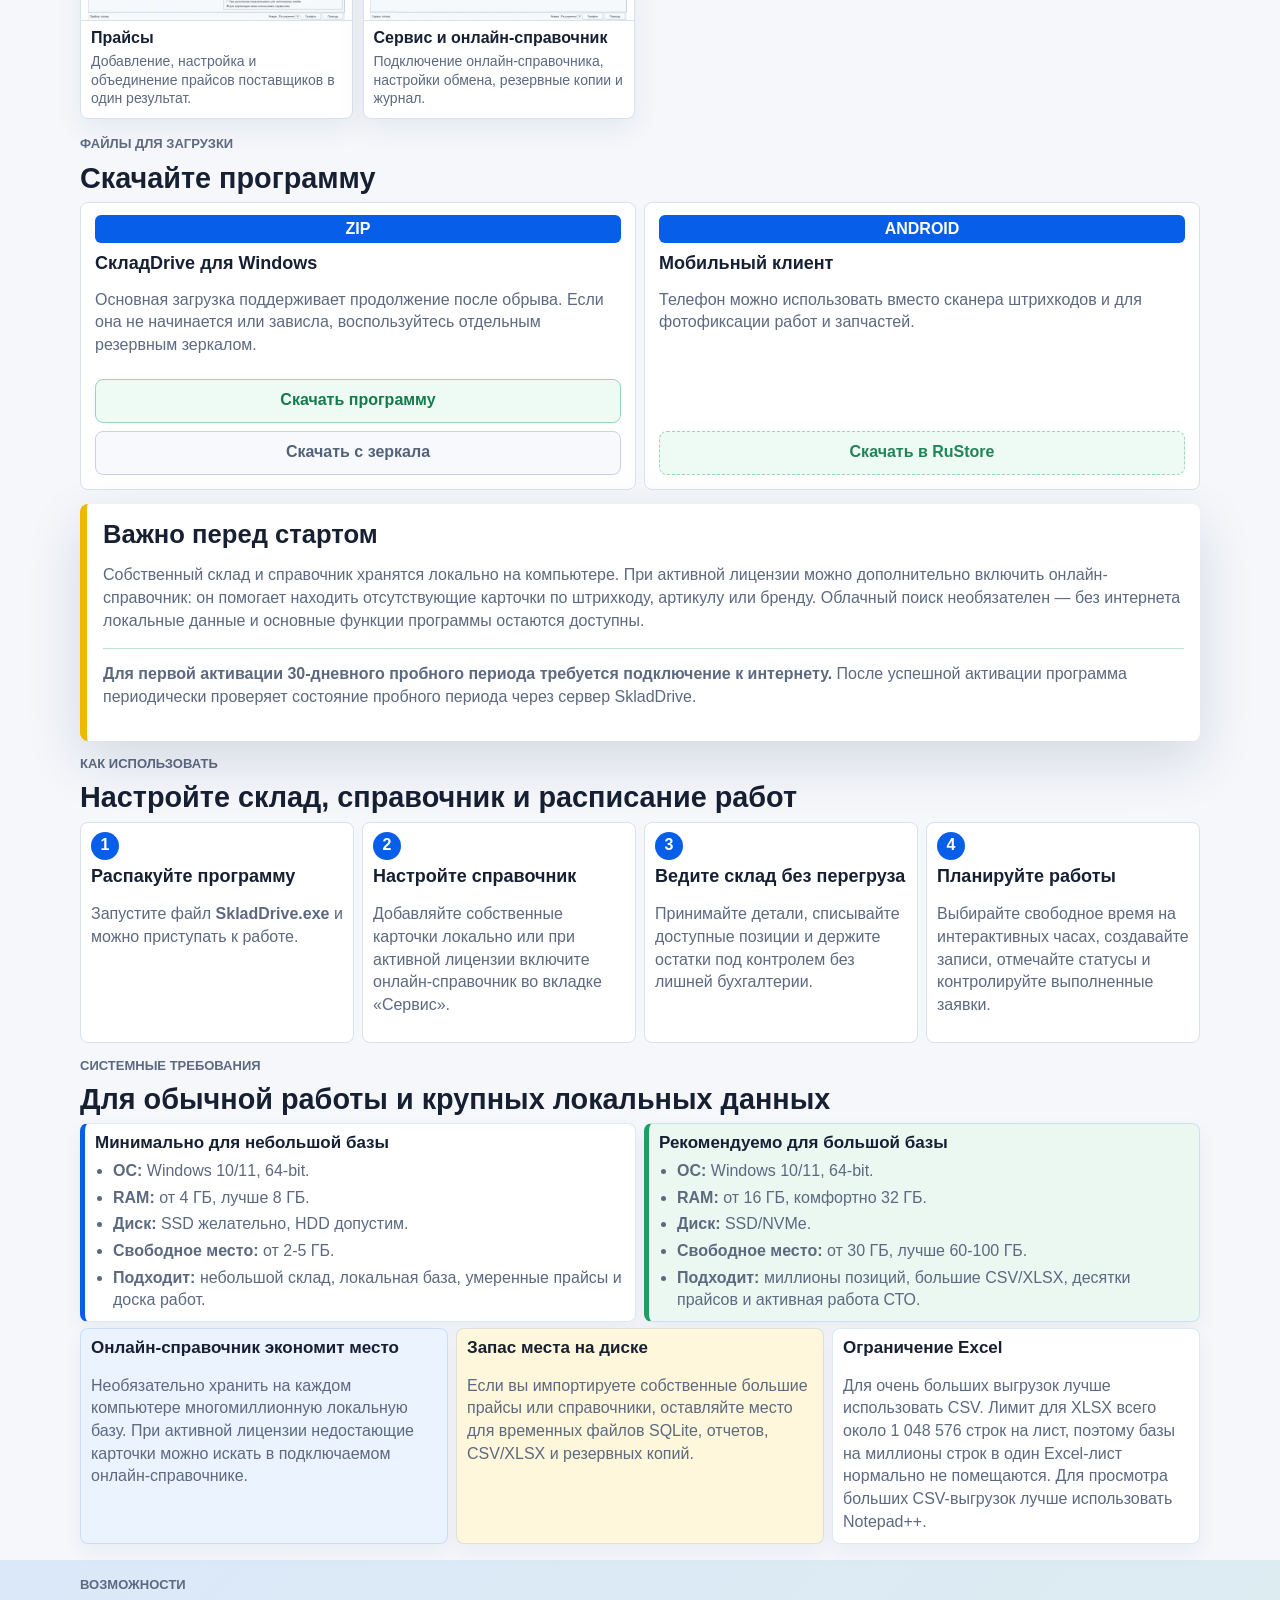
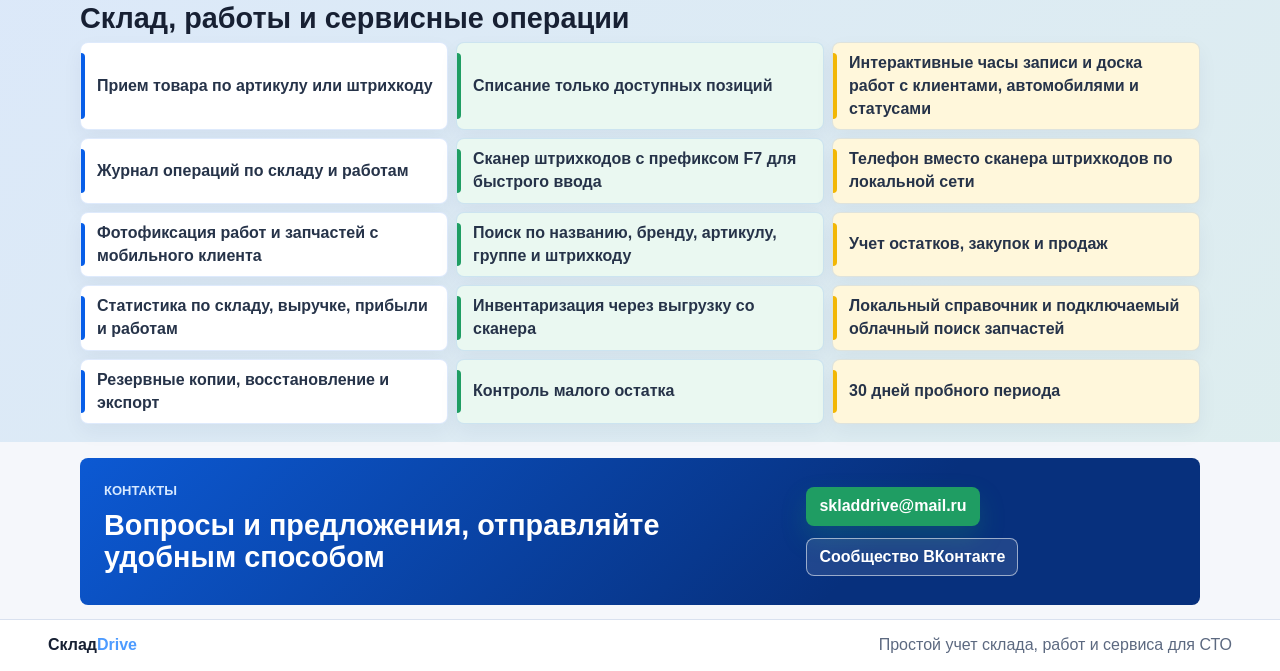
==== commit 270f4c21: "Add files via upload" ====
--- a/index.html
+++ b/index.html
@@ -181,8 +181,11 @@
 <article class="download-card">
 <span class="file-type">ZIP</span>
 <h3>СкладDrive для Windows</h3>
-<p>Актуальный архив portable-версии загружается из основного хранилища SkladDrive. Если оно временно недоступно, откроется резервное облачное зеркало.</p>
-<a class="button button-download download-action" href="https://1drv.ms/f/c/d2e946c5855b00/IgA9zbOS55xCSrL014Xw9LCrAYGyCvtyODP-VmZvXbDYbVw?e=jhdEa8" data-download-link>Скачать программу</a>
+<p>Основная загрузка поддерживает продолжение после обрыва. Если она не начинается или зависла, воспользуйтесь отдельным резервным зеркалом.</p>
+<div class="download-buttons">
+<a class="button button-download download-action" href="https://skladdrive-payment.skladdrive.workers.dev/download/latest" data-download-link>Скачать программу</a>
+<a class="button button-download download-mirror" href="https://1drv.ms/f/c/d2e946c5855b00/IgA9zbOS55xCSrL014Xw9LCrAYGyCvtyODP-VmZvXbDYbVw?e=jhdEa8" data-mirror-link rel="noopener" target="_blank">Скачать с зеркала</a>
+</div>
 </article>
 <article class="download-card">
 <span class="file-type">ANDROID</span>
--- a/styles.css
+++ b/styles.css
@@ -478,6 +478,29 @@
 .download-action-soon {
   color: #218457;
   border-style: dashed;
+}
+
+.download-buttons {
+  display: grid;
+  gap: 8px;
+  margin-top: auto;
+}
+
+.download-buttons .button-download {
+  margin-top: 0 !important;
+}
+
+.download-mirror {
+  color: #52627a;
+  border-color: #c8d2e3;
+  background: #f7f9fc;
+}
+
+.download-mirror:hover,
+.download-mirror:focus-visible {
+  color: var(--blue-dark);
+  border-color: #9eb5d8;
+  background: #edf3fb;
 }
 
 .trial-internet-note {
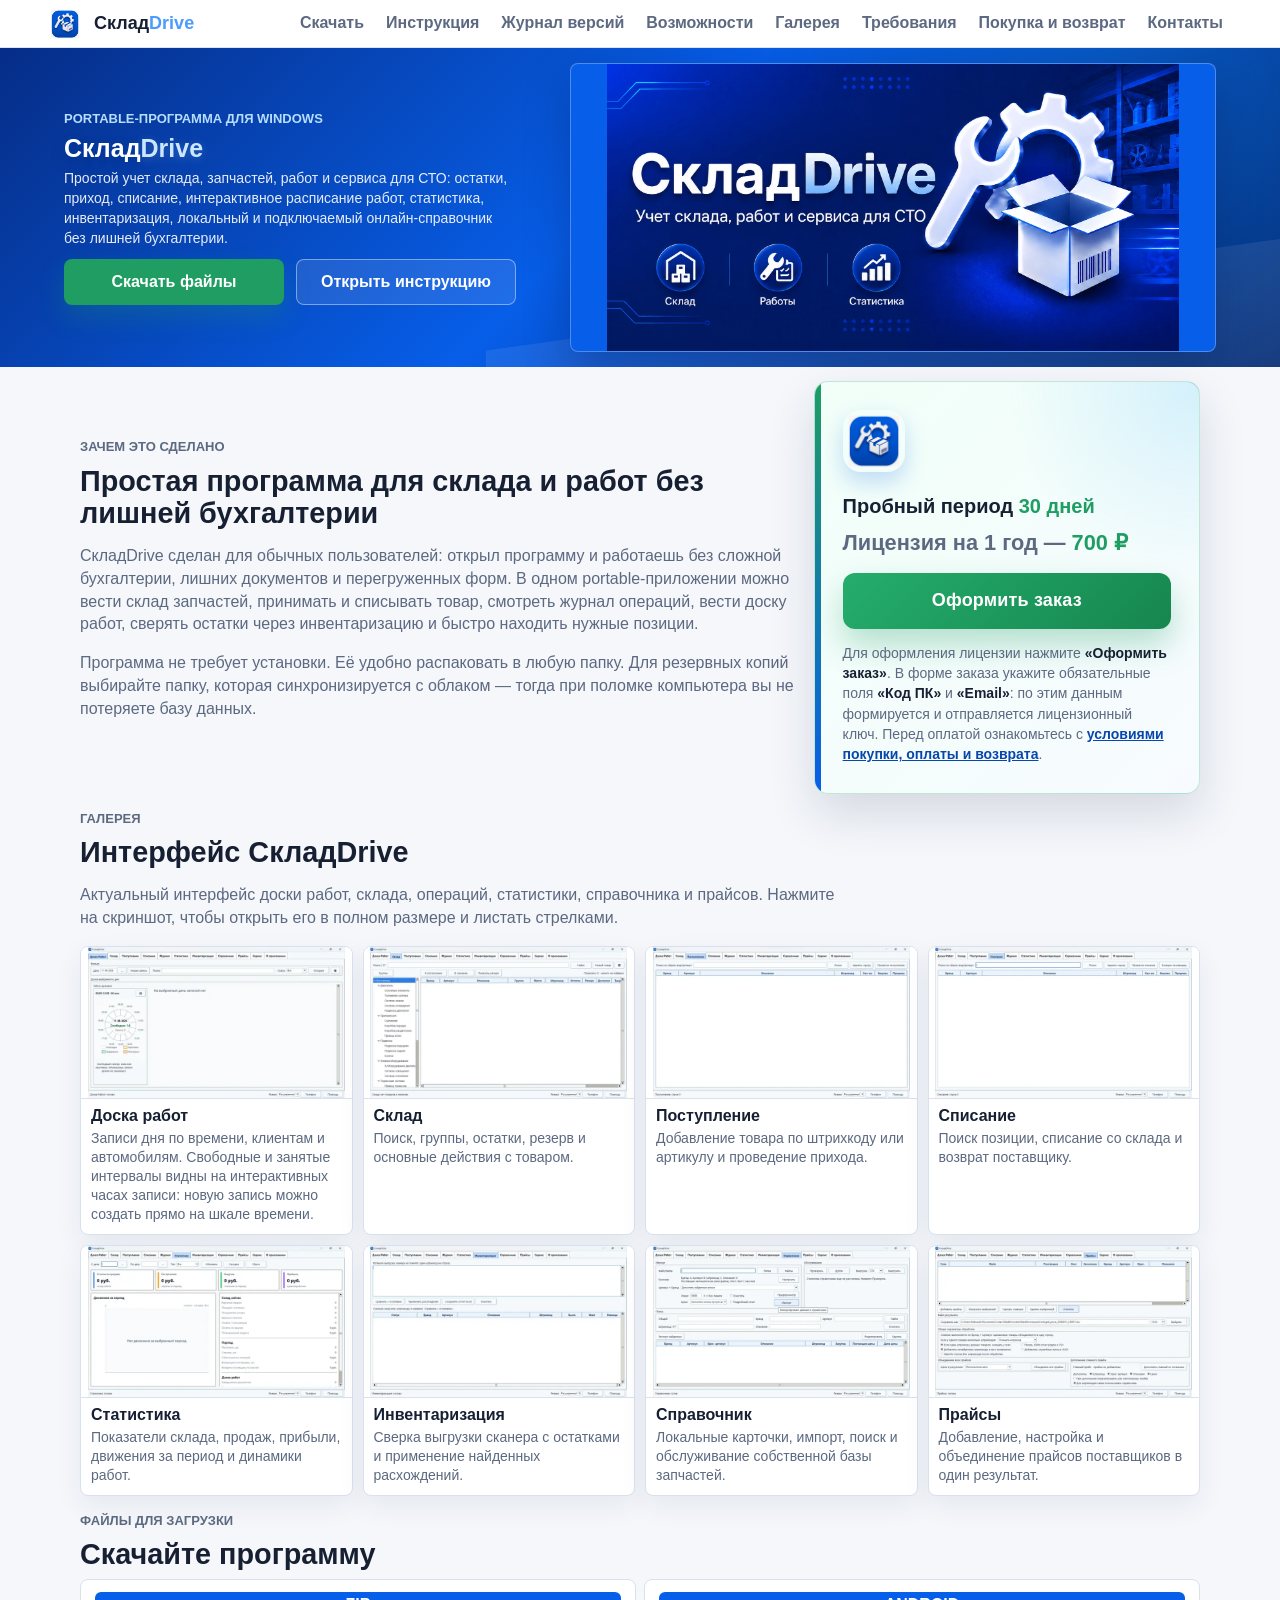
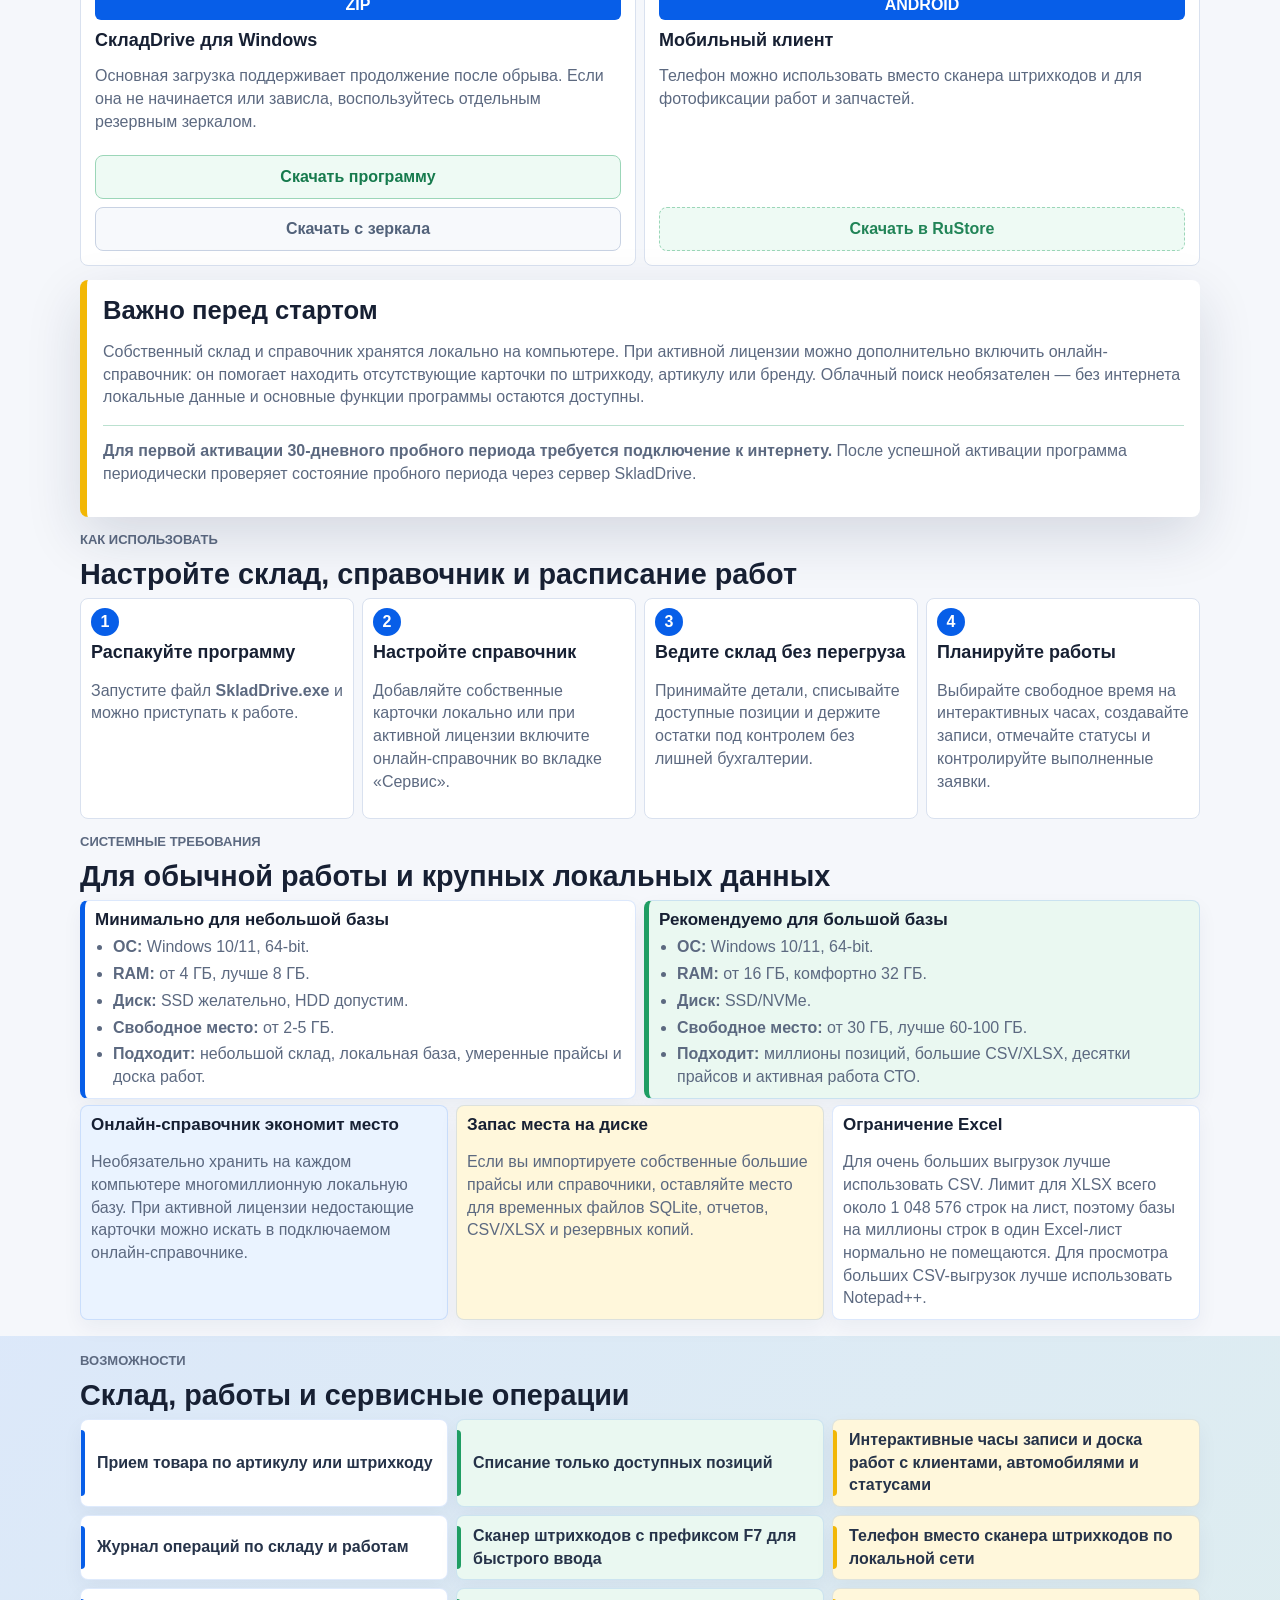
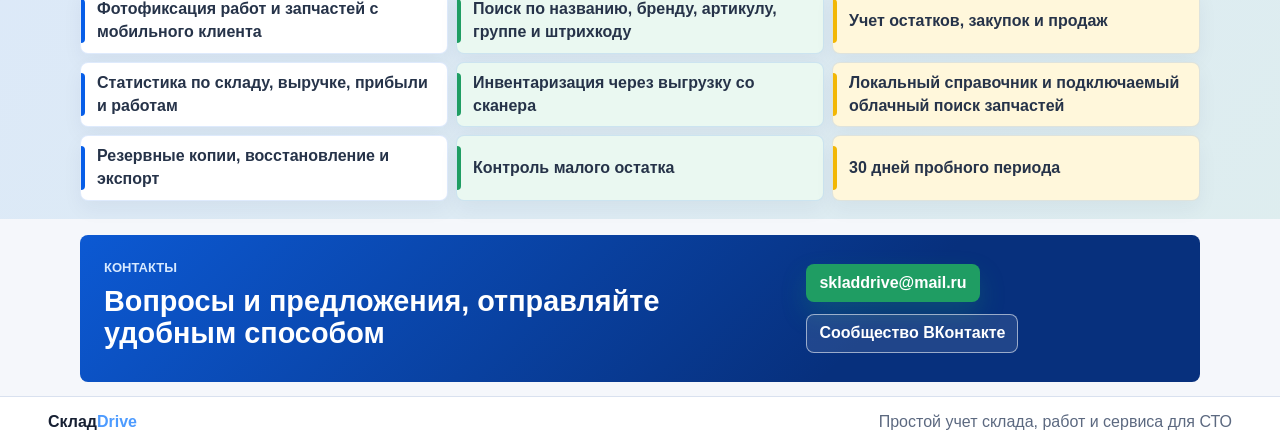
==== commit 4e3d774a: "Add files via upload" ====
--- a/index.html
+++ b/index.html
@@ -97,9 +97,16 @@
 <div class="section-heading">
 <p class="eyebrow">Галерея</p>
 <h2 id="gallery-title">Интерфейс СкладDrive</h2>
-<p>Актуальный интерфейс склада, операций, интерактивной доски работ, статистики, справочника, прайсов и сервиса. Нажмите на скриншот, чтобы открыть его в полном размере.</p>
+<p>Актуальный интерфейс доски работ, склада, операций, статистики, справочника и прайсов. Нажмите на скриншот, чтобы открыть его в полном размере и листать стрелками.</p>
 </div>
 <div class="screenshot-grid">
+<a class="screenshot-card" href="assets/screenshots/4.webp" target="_blank" rel="noopener">
+<img alt="СкладDrive: доска работ и интерактивные часы записи" decoding="async" height="188" loading="lazy" src="assets/screenshots/thumbs/4.webp" width="320"/>
+<div class="screenshot-card-body">
+<h3>Доска работ</h3>
+<p>Записи дня по времени, клиентам и автомобилям. Свободные и занятые интервалы видны на интерактивных часах записи: новую запись можно создать прямо на шкале времени.</p>
+</div>
+</a>
 <a class="screenshot-card" href="assets/screenshots/1.webp" target="_blank" rel="noopener">
 <img alt="СкладDrive: склад и остатки запчастей" decoding="async" height="188" loading="lazy" src="assets/screenshots/thumbs/1.webp" width="320"/>
 <div class="screenshot-card-body">
@@ -121,20 +128,6 @@
 <p>Поиск позиции, списание со склада и возврат поставщику.</p>
 </div>
 </a>
-<a class="screenshot-card" href="assets/screenshots/4.webp" target="_blank" rel="noopener">
-<img alt="СкладDrive: интерактивная доска работ для СТО" decoding="async" height="188" loading="lazy" src="assets/screenshots/thumbs/4.webp" width="320"/>
-<div class="screenshot-card-body">
-<h3>Доска работ</h3>
-<p>Записи по времени, клиентам и автомобилям с наглядным расписанием дня.</p>
-</div>
-</a>
-<a class="screenshot-card" href="assets/screenshots/5.webp" target="_blank" rel="noopener">
-<img alt="СкладDrive: интерактивные часы записи на доске работ" decoding="async" height="188" loading="lazy" src="assets/screenshots/thumbs/5.webp" width="320"/>
-<div class="screenshot-card-body">
-<h3>Интерактивные часы записи</h3>
-<p>Свободные и занятые интервалы видны сразу; новую запись можно создать прямо на шкале времени.</p>
-</div>
-</a>
 <a class="screenshot-card" href="assets/screenshots/6.webp" target="_blank" rel="noopener">
 <img alt="СкладDrive: статистика" decoding="async" height="188" loading="lazy" src="assets/screenshots/thumbs/6.webp" width="320"/>
 <div class="screenshot-card-body">
@@ -161,13 +154,6 @@
 <div class="screenshot-card-body">
 <h3>Прайсы</h3>
 <p>Добавление, настройка и объединение прайсов поставщиков в один результат.</p>
-</div>
-</a>
-<a class="screenshot-card" href="assets/screenshots/10.webp" target="_blank" rel="noopener">
-<img alt="СкладDrive: сервис и резервные копии" decoding="async" height="188" loading="lazy" src="assets/screenshots/thumbs/10.webp" width="320"/>
-<div class="screenshot-card-body">
-<h3>Сервис и онлайн-справочник</h3>
-<p>Подключение онлайн-справочника, настройки обмена, резервные копии и журнал.</p>
 </div>
 </a>
 </div>
@@ -184,7 +170,7 @@
 <p>Основная загрузка поддерживает продолжение после обрыва. Если она не начинается или зависла, воспользуйтесь отдельным резервным зеркалом.</p>
 <div class="download-buttons">
 <a class="button button-download download-action" href="https://skladdrive-payment.skladdrive.workers.dev/download/latest" data-download-link>Скачать программу</a>
-<a class="button button-download download-mirror" href="https://1drv.ms/f/c/d2e946c5855b00/IgA9zbOS55xCSrL014Xw9LCrAYGyCvtyODP-VmZvXbDYbVw?e=jhdEa8" data-mirror-link rel="noopener" target="_blank">Скачать с зеркала</a>
+<a class="button button-download download-mirror" href="https://1drv.ms/f/c/d2e946c5855b00/IgA9zbOS55xCSrL014Xw9LCrAYGyCvtyODP-VmZvXbDYbVw" data-mirror-link>Скачать с зеркала</a>
 </div>
 </article>
 <article class="download-card">
@@ -316,6 +302,7 @@
 <span>Простой учет склада, работ и сервиса для СТО</span>
 </footer>
 <script defer src="menu.js"></script>
+<script defer src="gallery.js"></script>
 <script defer src="update.js"></script>
 </body>
 </html>
--- a/styles.css
+++ b/styles.css
@@ -1163,6 +1163,134 @@
 @media (max-width: 560px) {
   .screenshot-grid {
     grid-template-columns: 1fr;
+  }
+}
+
+/* Built-in screenshot viewer */
+html.lightbox-shown {
+  overflow: hidden;
+}
+
+.lightbox {
+  position: fixed;
+  inset: 0;
+  z-index: 200;
+  display: flex;
+  align-items: center;
+  justify-content: center;
+  padding: 24px;
+  background: rgba(11, 20, 38, 0.86);
+}
+
+.lightbox[hidden] {
+  display: none;
+}
+
+.lightbox-figure {
+  margin: 0;
+  display: flex;
+  flex-direction: column;
+  gap: 10px;
+  max-width: min(1200px, 100%);
+}
+
+.lightbox-image {
+  display: block;
+  max-width: 100%;
+  max-height: calc(100vh - 150px);
+  margin: 0 auto;
+  border-radius: 8px;
+  background: #ffffff;
+  box-shadow: var(--shadow);
+}
+
+.lightbox-footer {
+  display: flex;
+  flex-wrap: wrap;
+  align-items: center;
+  gap: 12px;
+  color: #eaf1ff;
+  font-size: 14px;
+}
+
+.lightbox-caption {
+  font-weight: 700;
+}
+
+.lightbox-counter {
+  color: #a9bede;
+}
+
+.lightbox-link {
+  margin-left: auto;
+  color: #cbe7ff;
+  text-decoration: underline;
+}
+
+.lightbox-close,
+.lightbox-nav {
+  position: fixed;
+  display: flex;
+  align-items: center;
+  justify-content: center;
+  width: 44px;
+  height: 44px;
+  padding: 0;
+  border: 1px solid rgba(255, 255, 255, 0.28);
+  border-radius: 50%;
+  color: #ffffff;
+  background: rgba(255, 255, 255, 0.12);
+  font-size: 24px;
+  line-height: 1;
+  cursor: pointer;
+  transition: background .15s ease, border-color .15s ease;
+}
+
+.lightbox-close:hover,
+.lightbox-nav:hover,
+.lightbox-close:focus-visible,
+.lightbox-nav:focus-visible {
+  border-color: #9fc1f8;
+  background: rgba(255, 255, 255, 0.24);
+}
+
+.lightbox-close {
+  top: 18px;
+  right: 18px;
+}
+
+.lightbox-nav {
+  top: 50%;
+  transform: translateY(-50%);
+}
+
+.lightbox-nav-prev {
+  left: 18px;
+}
+
+.lightbox-nav-next {
+  right: 18px;
+}
+
+@media (max-width: 560px) {
+  .lightbox {
+    padding: 12px;
+  }
+
+  .lightbox-image {
+    max-height: calc(100vh - 170px);
+  }
+
+  .lightbox-nav-prev {
+    left: 8px;
+  }
+
+  .lightbox-nav-next {
+    right: 8px;
+  }
+
+  .lightbox-link {
+    margin-left: 0;
   }
 }
 
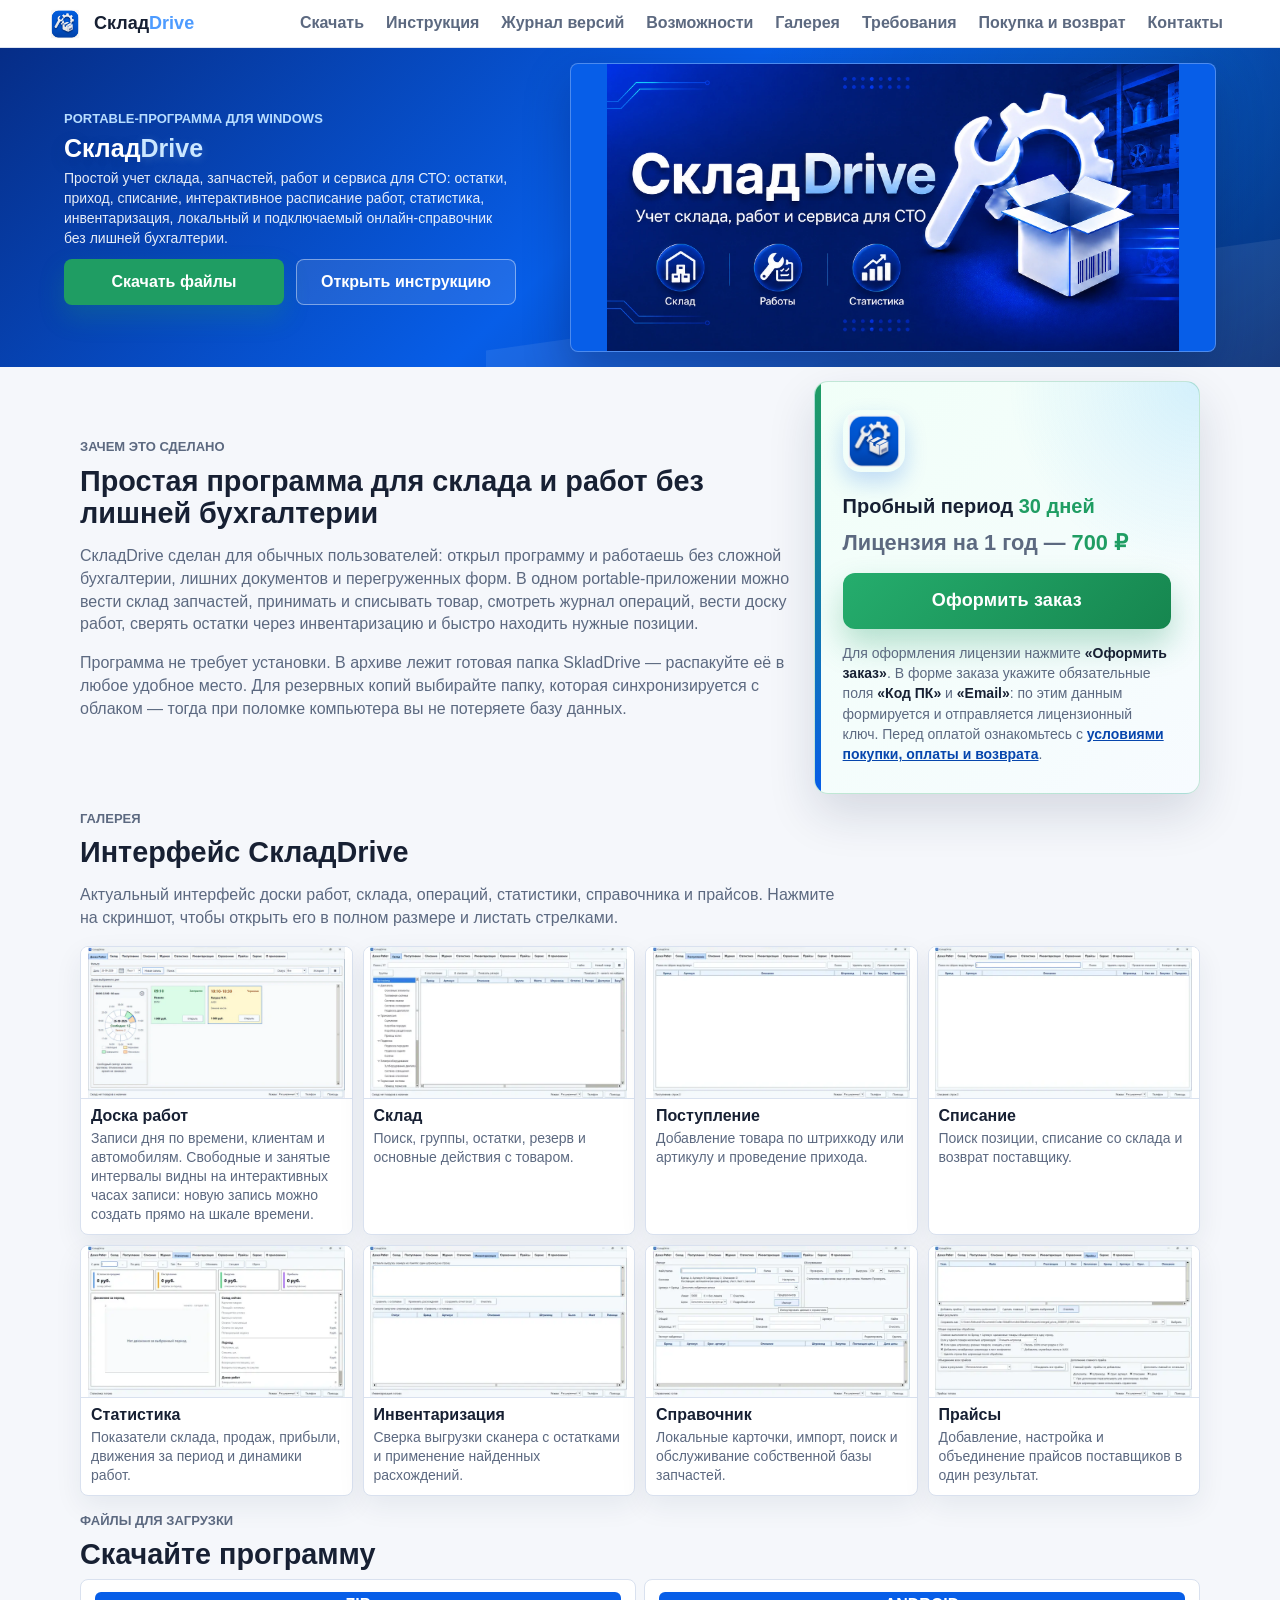
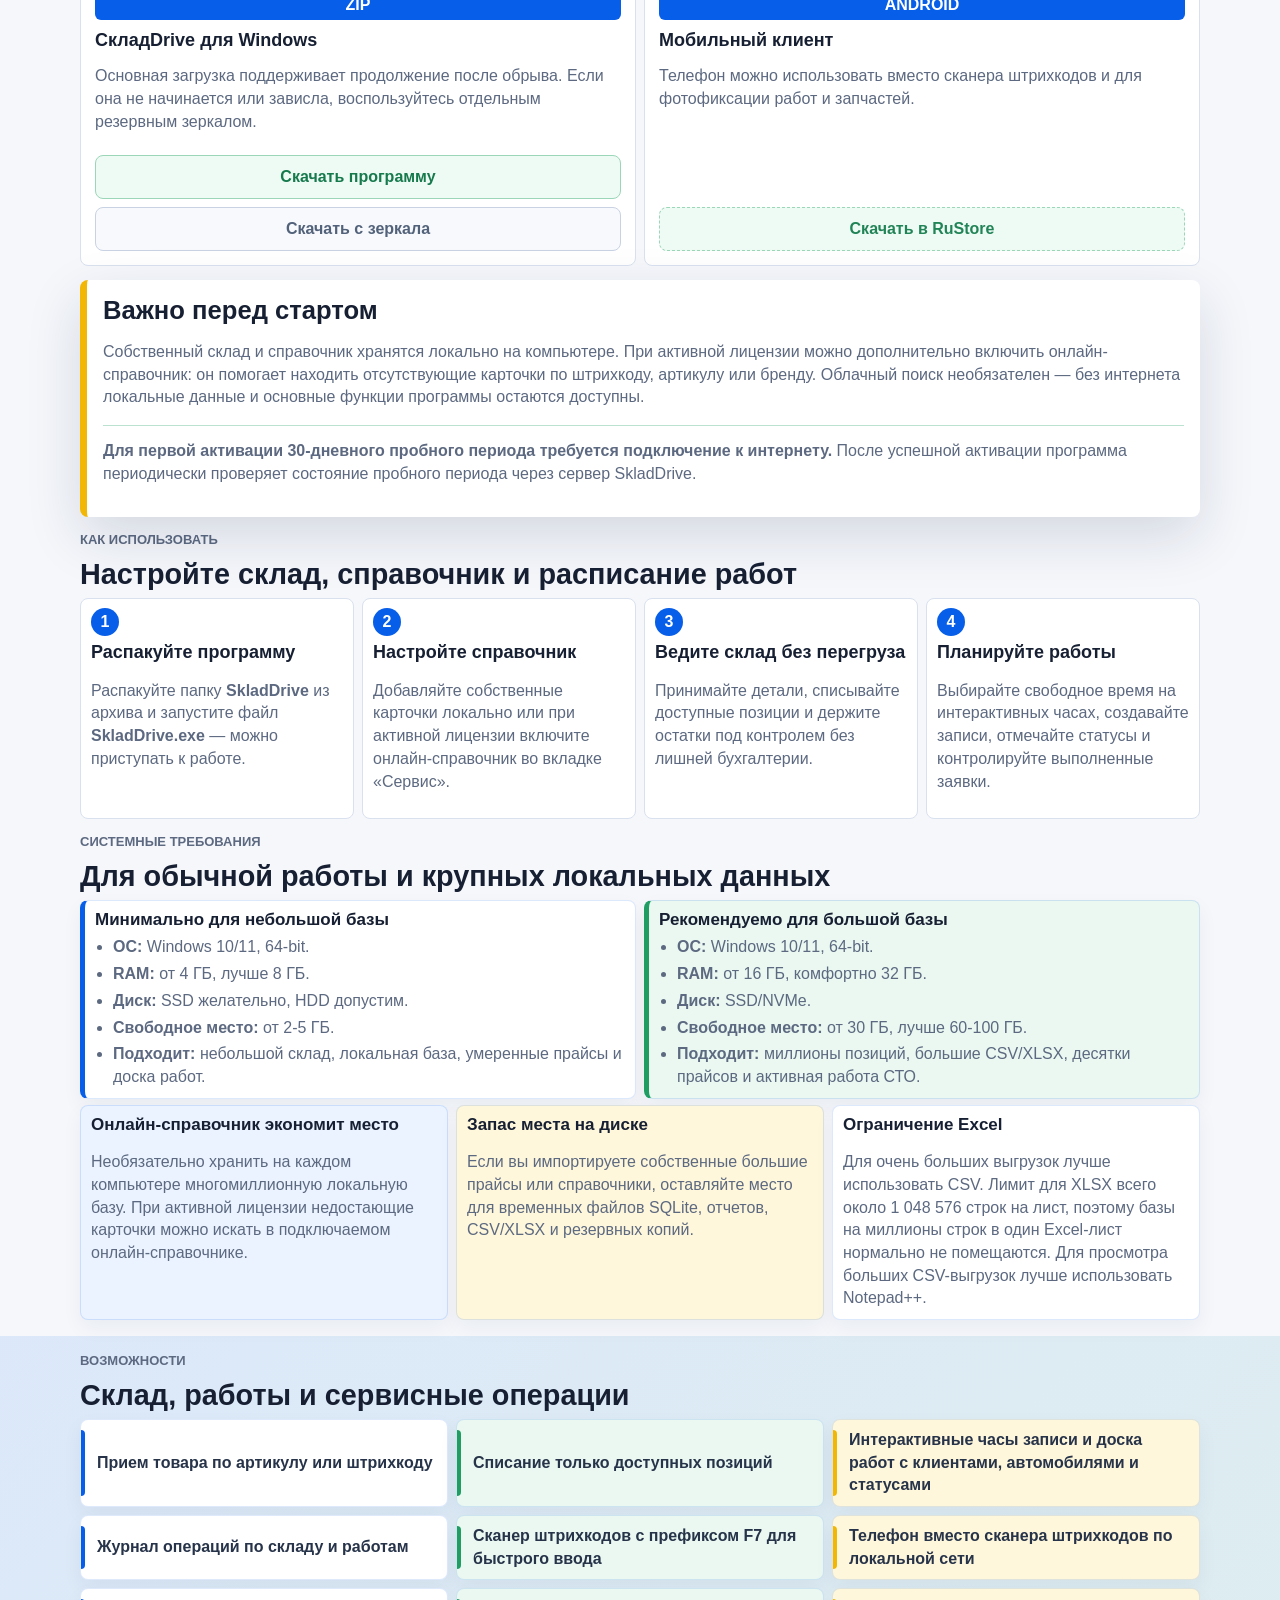
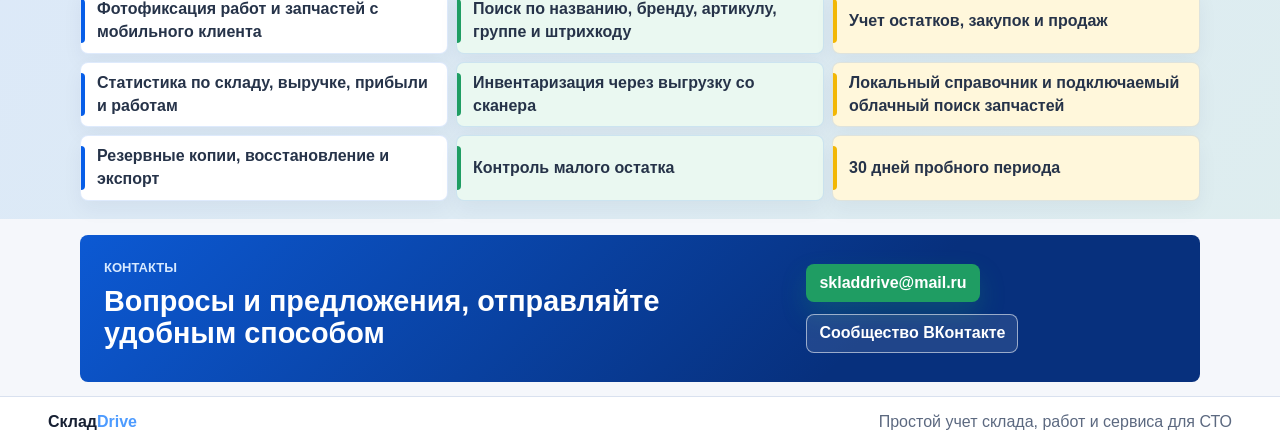
==== commit b7b6efed: "Add files via upload" ====
--- a/index.html
+++ b/index.html
@@ -82,7 +82,7 @@
             работ, сверять остатки через инвентаризацию и быстро находить нужные позиции.
           </p>
 <p>
-            Программа не требует установки. Её удобно распаковать в любую папку. Для резервных копий выбирайте папку, которая синхронизируется с облаком — тогда при поломке компьютера вы не потеряете базу данных.
+            Программа не требует установки. В архиве лежит готовая папка SkladDrive — распакуйте её в любое удобное место. Для резервных копий выбирайте папку, которая синхронизируется с облаком — тогда при поломке компьютера вы не потеряете базу данных.
           </p>
 </div>
 <div class="quick-card order-card">
@@ -202,7 +202,7 @@
 <article>
 <span>1</span>
 <h3>Распакуйте программу</h3>
-<p>Запустите файл <strong>SkladDrive.exe</strong> и можно приступать к работе.</p>
+<p>Распакуйте папку <strong>SkladDrive</strong> из архива и запустите файл <strong>SkladDrive.exe</strong> — можно приступать к работе.</p>
 </article>
 <article>
 <span>2</span>
